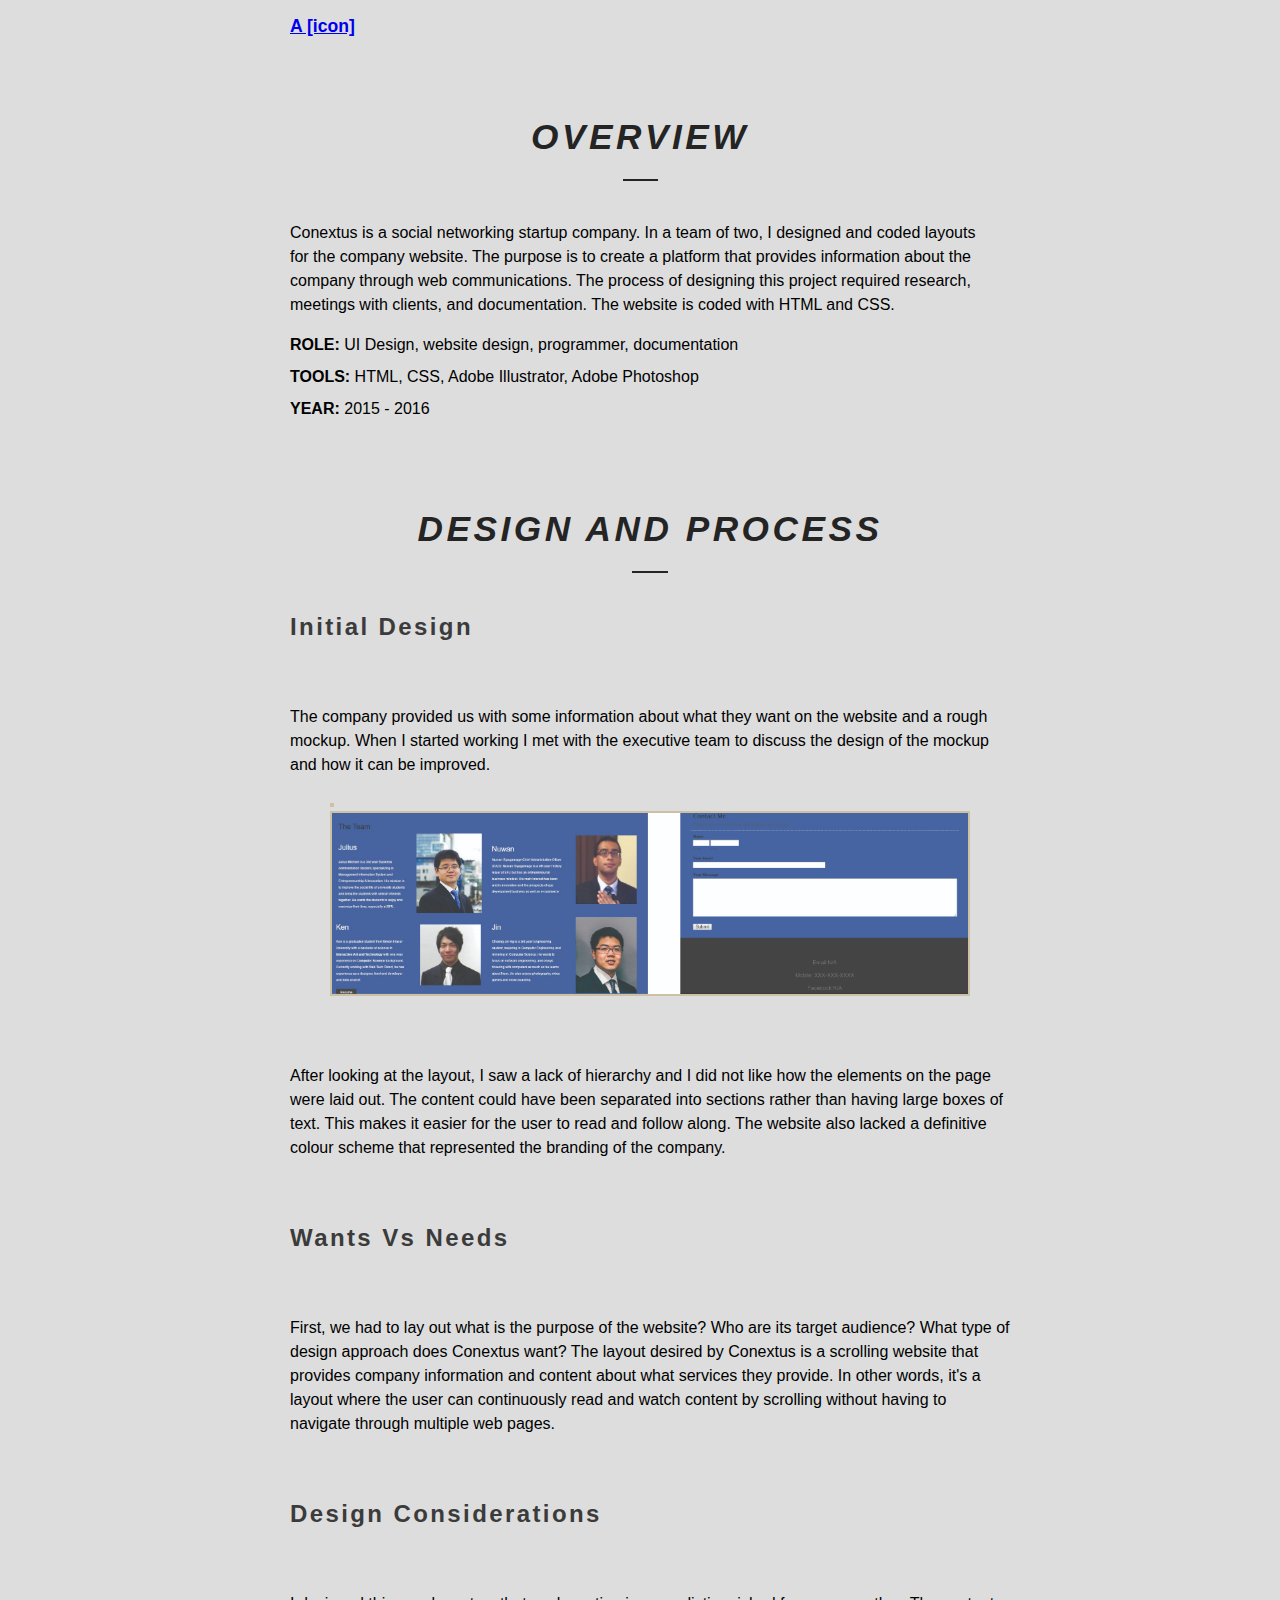
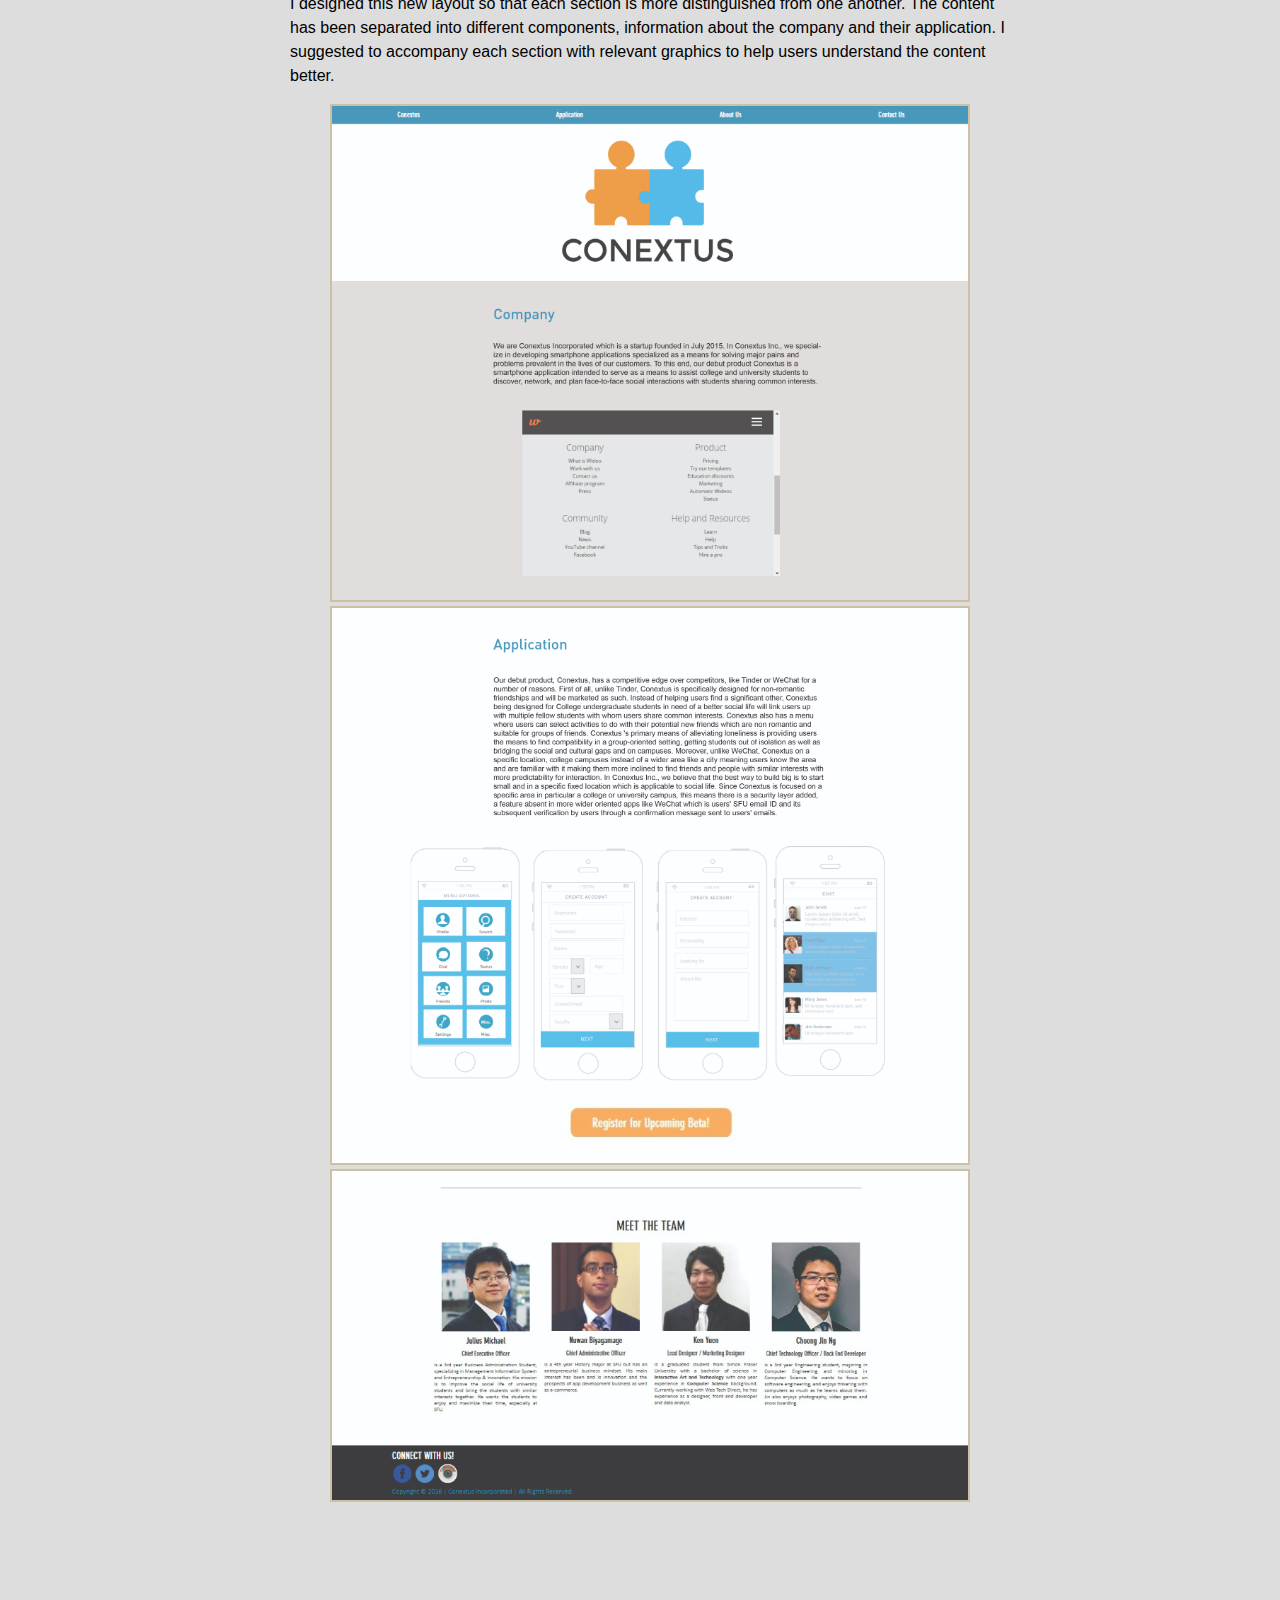
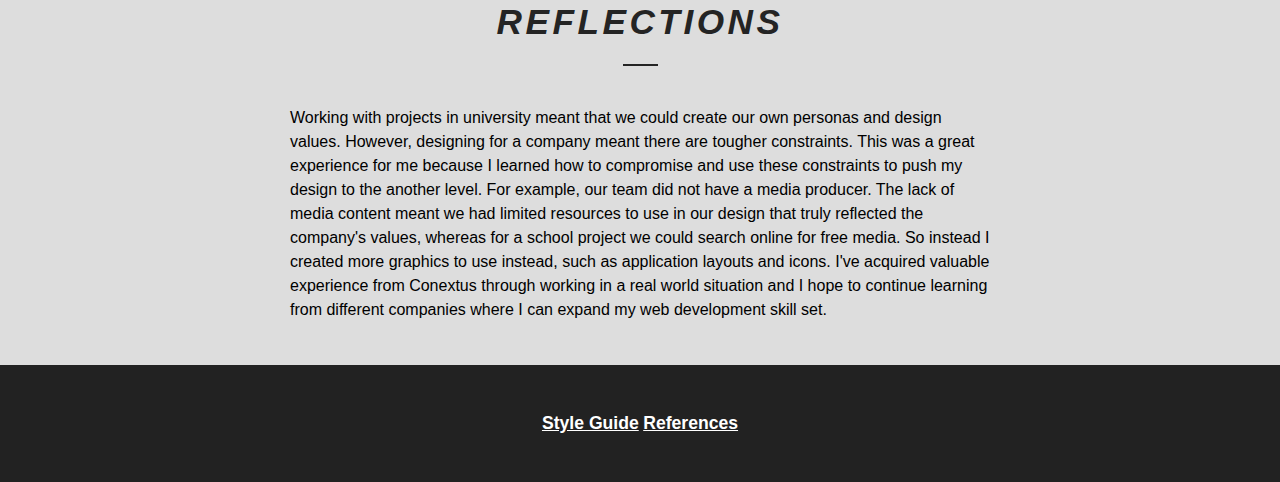
==== Conextus.html @ 67b68e0b "added image files" ====
<!DOCTYPE html>
<html lang="en">
<head>
  <meta charset="utf-8" />
  <meta name="viewport" content="width=device-width, initial-scale=1" />
  <link rel="stylesheet" href="css/normalize.css" type="text/css" />
  <link rel="stylesheet" href="css/main.css" type="text/css" />
  <link rel="stylesheet" href="css/flexbox.css" type="text/css" />
  <link rel="stylesheet" href="css/header.css" type="text/css" />
  <link rel="stylesheet" href="css/footer.css" type="text/css" />
	<link href="https://fonts.googleapis.com/css?family=Raleway:300,400,600,600i" rel="stylesheet">
	<title>Conextus Web Redesign | Andersen Li</title>
</head>

<body>
	<!-- Header -->
  <section class="section-header max-width-700">
    <div class="container">
  		<div class = "block index-nav">
        <nav>
          <a href = "index.html">A [icon]</a>
        </nav>
      </div>
  	</div>
	</section>

	<!-- Main content	-->
  <section class="max-width-700">
  	<div class = "container">
  		<div class = "block">
  			<figure class = "image-container">
  				<!-- <img src="img/Conextus/conextus_thumbnail-01.jpg" alt="project thumbnail"/> -->
        </figure>
  			<div class = "">
  				<h1>OVERVIEW</h1>
    				<p>Conextus is a social networking startup company. In a team
            of two, I designed and coded layouts for the company website. The purpose is to
            create a platform that provides information about the company through web communications.
            The process of designing this project required research, meetings with clients,
    	      and documentation. The website is coded with HTML and CSS.  </p>
  			</div>
        <div class = "roles-container">
          <p><strong>ROLE:</strong> UI Design, website design, programmer, documentation</p>
          <p><strong>TOOLS:</strong> HTML, CSS, Adobe Illustrator, Adobe Photoshop</p>
          <p><strong>YEAR:</strong> 2015 - 2016</p>
        </div>
      </div>
    </div>
  </section>

  <section class="max-width-700">
  	<div class = "container">
  		<div class = "block">

      <h1>DESIGN AND PROCESS</h1>

        <h2>Initial Design</h2>
          <p>The company provided us with some information about what they want on the
            website and a rough mockup. When I started working I met with the executive
            team to discuss the design of the mockup and how it can be improved. </p>

        <figure>
          <img src="img/Conextus/initial_index_screenshot1-01.jpg" alt="" />
          <img src="img/Conextus/initial_index_screenshot2-01.jpg" alt="" />
        </figure>

  				<p>After looking at the layout, I saw a lack of hierarchy and I did not like
            how the elements on the page were laid out. The content could have been
            separated into sections rather than having large boxes of text.
    				This makes it easier for the user to read and follow along. The website
            also lacked a definitive colour scheme that represented the branding of the company.</p>

				<h2>Wants Vs Needs</h2>
					<p> First, we had to lay out what is the purpose of the website? Who are its target audience? What type of design approach does Conextus want?
					The layout desired by Conextus is a scrolling website that provides company information and content about what services they provide.
					In other words, it's a layout where the user can continuously read and watch content by scrolling without having to navigate through multiple web pages. </p>

				<h2>Design Considerations</h2>
					<p>I designed this new layout so that each section is more distinguished from one another. The content has been separated into different components, information about the company and their
					application. I suggested to accompany each section with relevant graphics to help users understand the content better. </p>

          <figure>
						<img src="img/Conextus/index_screenshot-01.jpg" alt="" class = "conextusDesignUI"/>
						<img src="img/Conextus/index_screenshot2-01.jpg" alt="" class = "conextusDesignUI"/>
						<img src="img/Conextus/index_screenshot3-01.jpg" alt="" class = "conextusDesignUI"/>
					</figure>
      </div>
    </div>
  </section>

  <section class="max-width-700">
    <div class="container">
      <div class="block">
  			<h1>REFLECTIONS</h1>
						<p>Working with projects in university meant that we could create our own personas
              and design values. However, designing for a company meant there are tougher constraints.
						This was a great experience for me because I learned how to compromise and use these constraints to push my design to the another level. For example, our team did not have a media producer.
						The lack of media content meant we had limited resources to use in our design that truly reflected the company's values, whereas for a school project we could search online for free media.
						So instead I created more graphics to use instead, such as application layouts and icons. I've acquired valuable experience from Conextus through working in a real world situation and
						I hope to continue learning from different companies where I can expand my web development skill set.</p>
      </div>
    </div>
  </section>

  <!-- Footer -->

  <section class="footer-container">
      <a href="">Style Guide</a>
      <a href="">References</a>

  </section>


</body>

</html>
---- css/main.css ----
html {
  height: 100%;
  background-color: #dddddd;
  box-sizing: border-box;
}

*,
*:before,
*:after {
  box-sizing: inherit;
}

body{
  min-height: 100%;
  font-family: 'Montserrat', sans-serif;
  position: relative;
  padding-bottom: 8rem;
}

h1 {
  font-family: Arboria, Helvetica, sans-serif;
  color: #242424;
  font-weight: bold;
  font-size: 2.2rem;
  text-align: center;
  letter-spacing: 0.1em;
  margin-top: 4rem;
  position: relative;
    font-style: italic;

}

h1:after{
  content:' ';
  display:block;
  border:1px solid #242424;
  margin-top: 2.5rem;
  margin-bottom: 1rem;
  position: absolute;
  bottom: -40px;
  /* width: 2.5rem; */
  width: 5%;
  left: 47.5%; /* 50 - 1/2 of width */

}

h2{
  font-family: Arboria, Helvetica, serif;
  color: #3b3b3b;
  font-weight: bold;
  font-size: 1.5rem;
  text-align: left;
  letter-spacing: 0.1em;
  margin-top: 4rem;
  position: relative;
}

h3{
  font-family: Arboria, Helvetica, serif;
  color: #3b3b3b;
  font-weight: medium;
  font-size: 1.4rem;
  text-align: center;
  letter-spacing: 0.1em;
  margin-top: 1rem;
  position: relative;
}

p{
  margin-top: 4rem;
  margin-bottom: 1rem;
  font-size: 1rem;
  line-height: 1.5rem;
}

a{
  font-size: 1.1rem;
  font-weight: bold;
}

a:hover, a:visited, a:focus, a:active{
  color: #3b3b3b;
}

img {
  max-width: 40rem;
  height: auto;
  border: 2px solid #ccc1a3;
}

/* index page */
.landing-container{
  height: 18rem;
}

#index-andersen {
  margin-top: 20rem;
  text-align: left;
  font-size: 3rem;
  font-style: normal;

}
#index-andersen:after{
  content:' ';
  display:block;
  border:1.2px solid #242424;
  margin-top: 2.5rem;
  position: absolute;
  bottom: -20px;
  width: 1.9rem;
  left: 0;
}

#index-title{
  margin-top: 2rem;
  font-size: 1.3rem;
}

.project-block{
  margin-top: 2rem;
  margin-right: 0.2rem;
  max-width: 95%;
}

.portfolio-container{
  background-color: white;
  padding: 2rem 0;

}

.portfolio-container figure{
  margin: 0.5em 0;
}

.portfolio-container img{
  display: block;
  max-width: 200px;
  height: auto;
  margin-left: auto;
  margin-right: auto;
  box-shadow: 0 4px 8px 0 #bbbbbb, 0 6px 20px 0 #bbbbbb;
}

.project-name{
  border: 1px solid #ccc1a3;
  min-height: 4rem;
  text-align: center;
  line-height: 4rem;
  font-size: 1.2rem;
  letter-spacing: 0.1rem;
  color: #ccc1a3;
  font-weight: bold;
  text-decoration-color:  #ccc1a3;
}

.project-name a{
  padding: 1rem;
  color: #ccc1a3;
}

.project-name a:visited{
  color: #ccc1a3;
  font-weight: bold;
  text-decoration: none;
}

.profile-icons{
  margin: auto;
  width: 50%;
}

.profile-icons a{
  padding-left: 1rem;
  padding-top: 2rem;
  display: inline-block;
}


.circle{
  width: 5rem;
	height: 5rem;
	border: 1px solid #ccc1a3;
	-moz-border-radius: 50px;
	-webkit-border-radius: 50px;
	border-radius: 50px;
  display: inline-block;
  margin: auto;
}


/* Project pages*/

.roles-container p{
  margin: 0.5rem 0;
}
---- css/flexbox.css ----
.container {
  display: -webkit-flex;
  display: -ms-flex;

  display: flex;

  -webkit-flex-wrap: wrap;
  -ms-flex-wrap: wrap;

  flex-wrap: wrap;

  margin: 1rem 0rem;

}

.block {
  flex: 1 1 auto;
  flex-basis: 5em;
  display: block;
}

.block-2 {
  flex: 2 1 auto;
  flex-basis: 5em;
  display: block;
}

.block-3 {
  flex: 3 1 auto;
  flex-basis: 5em;
  display: block;
}

.margin-none{
  margin: 0;
}

.pull-right{
  float: right;
}

.pull-left{
  float: left;
}

/* Width classes */
.width-100{
  width:100%;
}

.width-90{
  width:90%;
}

.width-80{
  width:80%;
}

.width-70{
  width:70%;
}

.width-60{
  width:60%;
}

.width-50{
  width:50%;
}

.width-40{
  width:40%;
}

.width-30{
  width:30%;
}

.width-20{
  width:20%;
}

.width-10{
  width:10%;
}

.width-75{
  width:75%;
}

.width-50{
  width:50%;
}

.width-25{
  width:25%;
}

.width-33{
  width: 33%;
}

.max-width-700{
  max-width: 700px;
  margin-left: auto;
  margin-right: auto;
}

.border-none{
  border: none;
}
---- css/header.css ----
.index-nav{
  display: inline-block;
}
---- css/footer.css ----
.footer-container {
  position: absolute;
  right: 0;
  bottom: 0;
  left: 0;
  padding: 3rem;
  background-color: #222222;
  text-align: center;
  color: #ffffff;
}

.footer-container a{
  color: #ffffff;
}
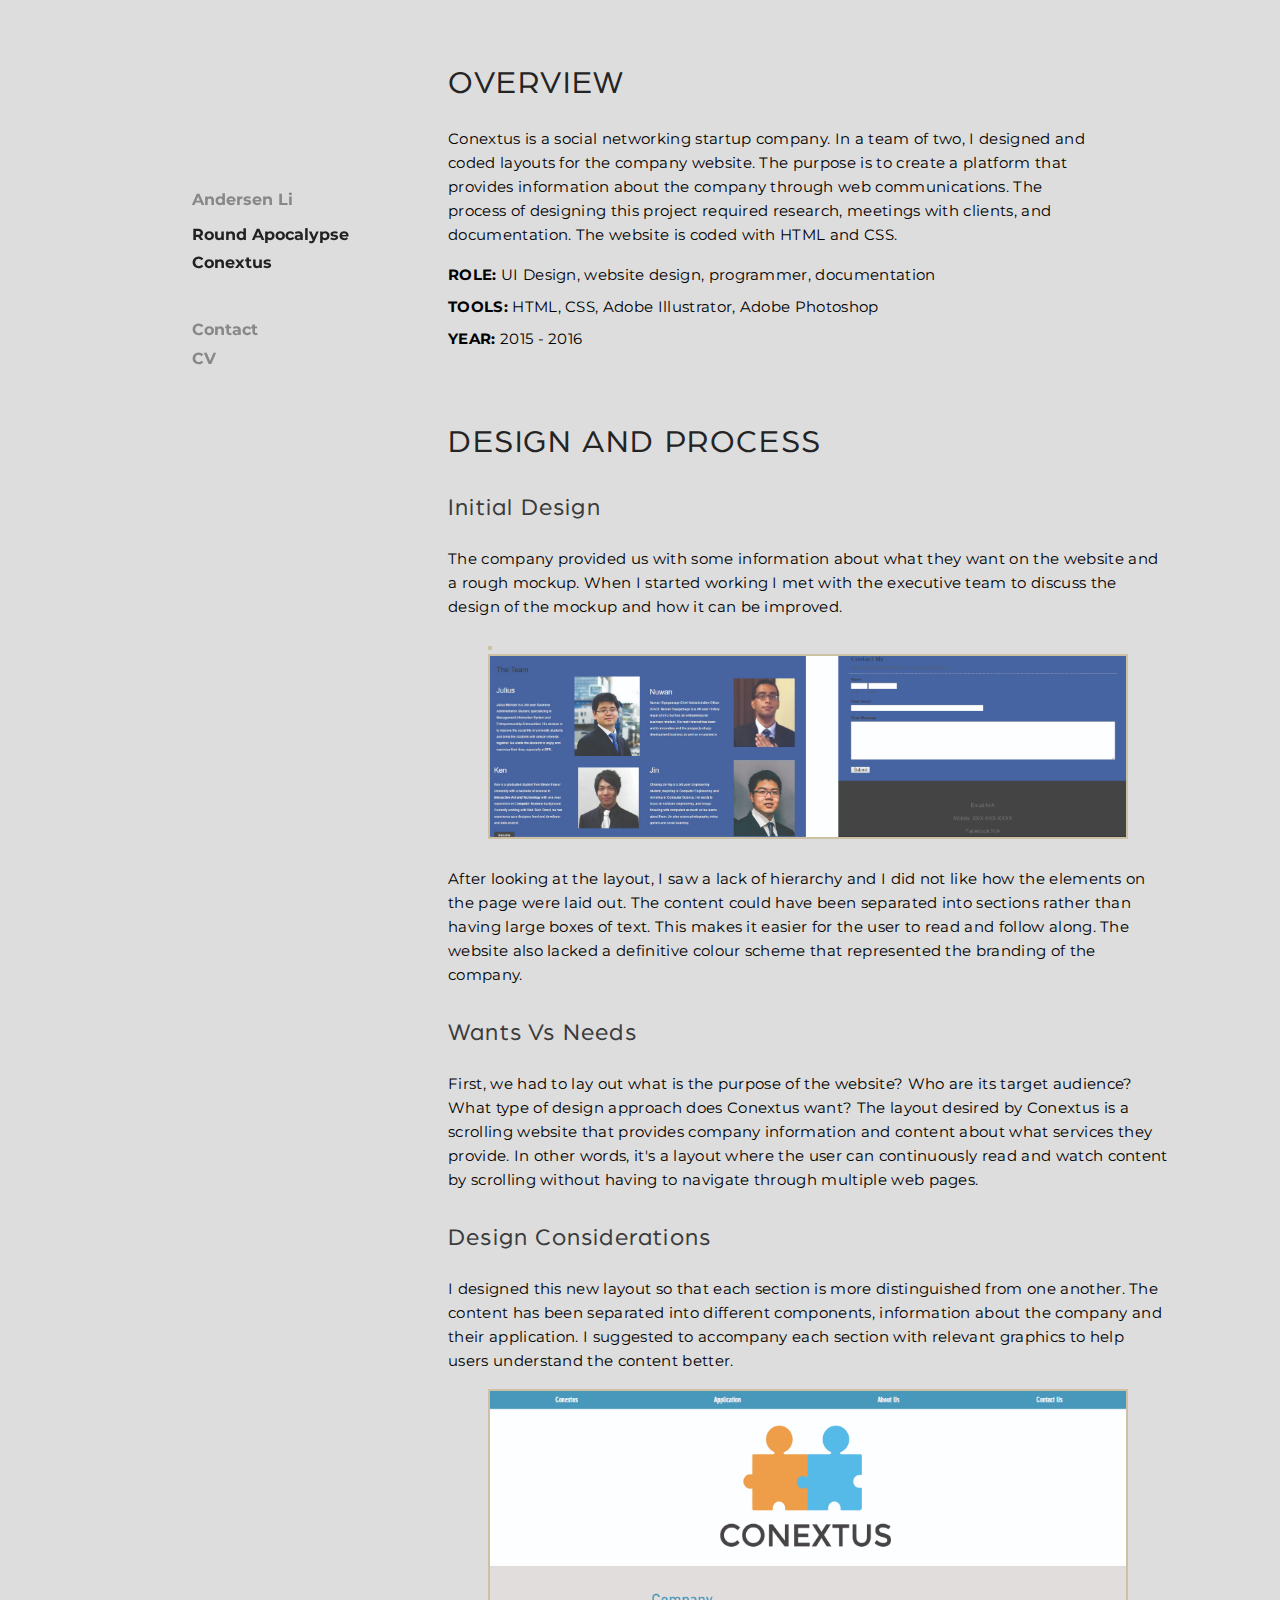
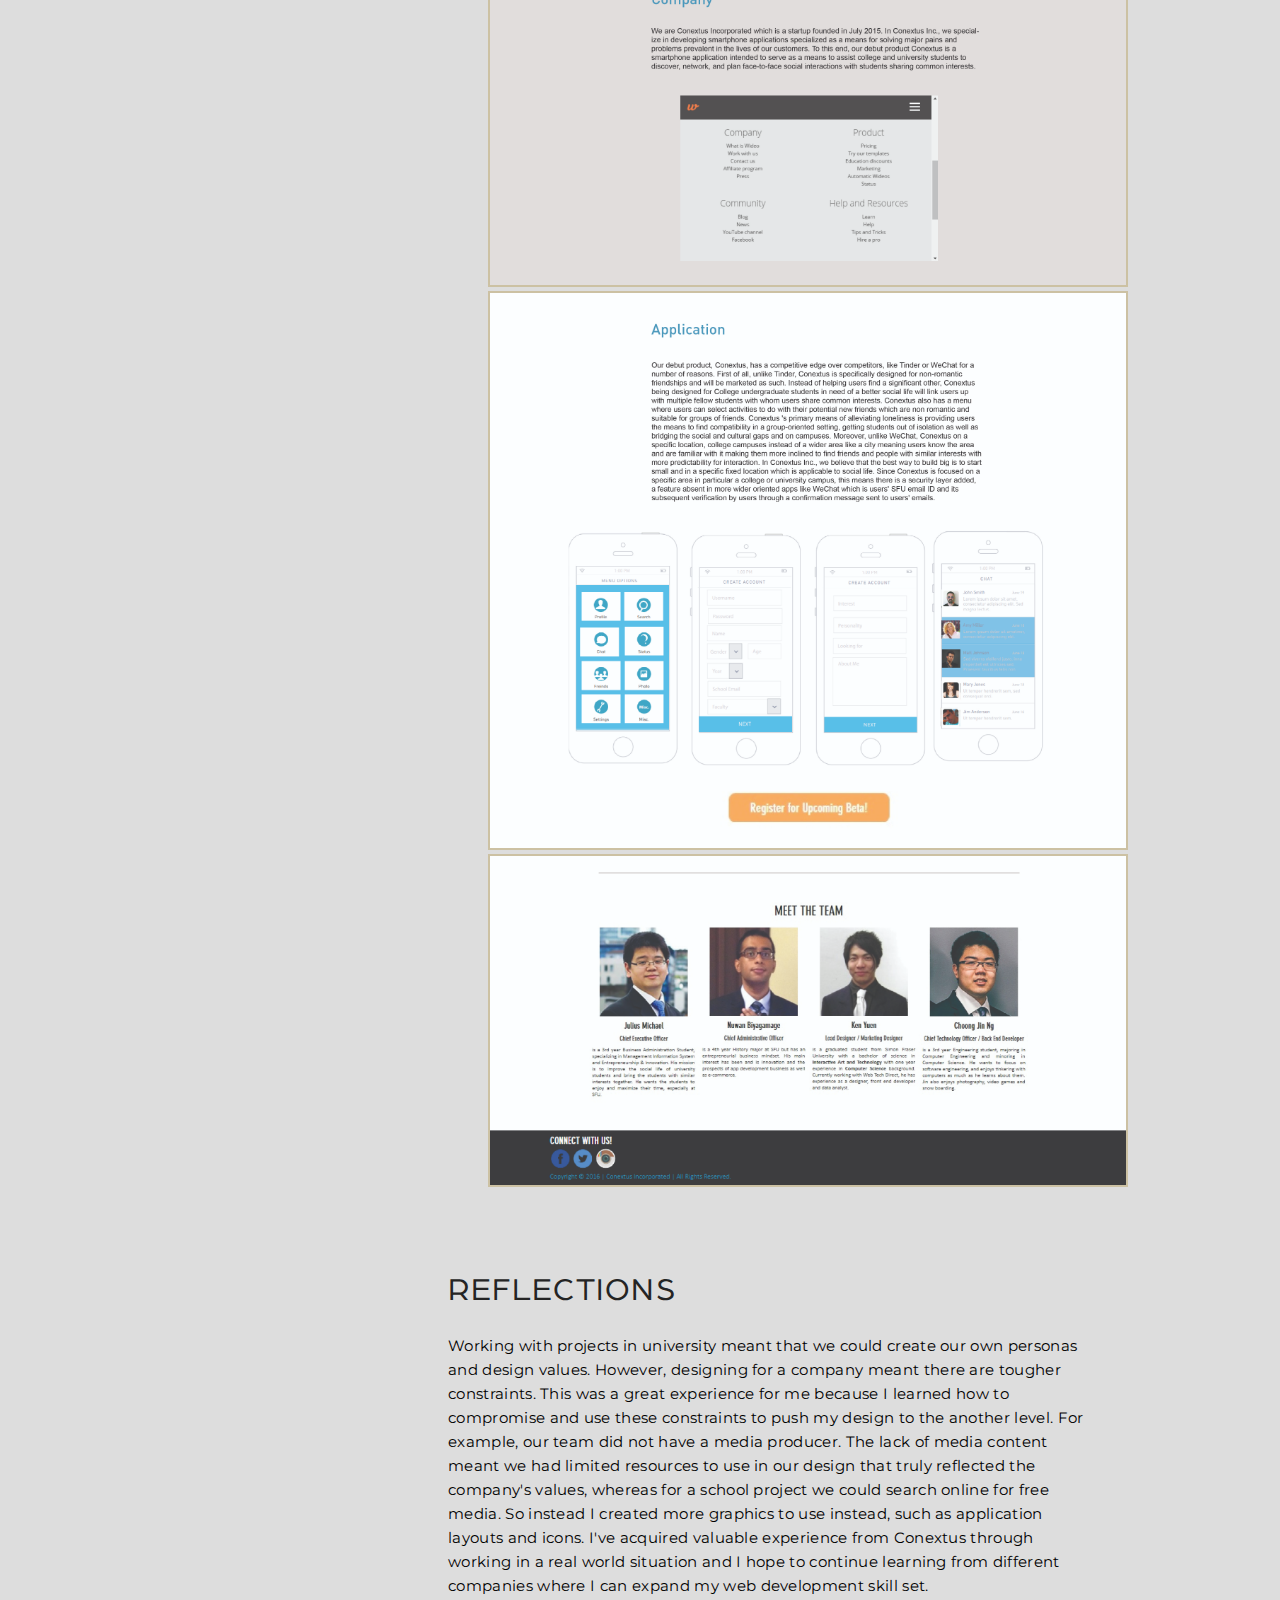
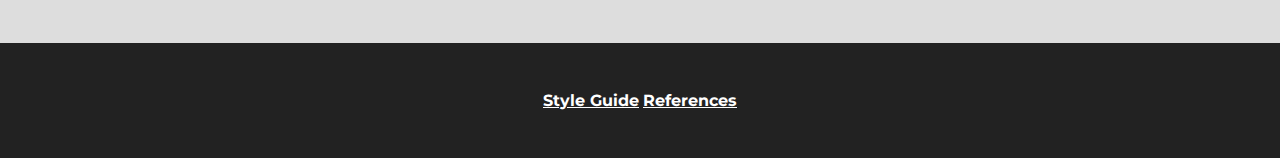
==== commit 0dea09c8: "new layout" ====
--- a/Conextus.html
+++ b/Conextus.html
@@ -4,103 +4,108 @@
   <meta charset="utf-8" />
   <meta name="viewport" content="width=device-width, initial-scale=1" />
   <link rel="stylesheet" href="css/normalize.css" type="text/css" />
+  <link rel="stylesheet" href="css/flexbox.css" type="text/css" />
+  <link rel="stylesheet" href="css/fonts.css" type="text/css" />
   <link rel="stylesheet" href="css/main.css" type="text/css" />
-  <link rel="stylesheet" href="css/flexbox.css" type="text/css" />
   <link rel="stylesheet" href="css/header.css" type="text/css" />
   <link rel="stylesheet" href="css/footer.css" type="text/css" />
-	<link href="https://fonts.googleapis.com/css?family=Raleway:300,400,600,600i" rel="stylesheet">
+	<link href="https://fonts.googleapis.com/css?family=Montserrat" rel="stylesheet">
 	<title>Conextus Web Redesign | Andersen Li</title>
 </head>
 
 <body>
 	<!-- Header -->
-  <section class="section-header max-width-700">
-    <div class="container">
-  		<div class = "block index-nav">
-        <nav>
-          <a href = "index.html">A [icon]</a>
-        </nav>
-      </div>
-  	</div>
-	</section>
+
+
+
+  <!-- Side nav -->
+
+  <section>
+    <nav class="left-nav">
+        <a href="" id="left-nav-head">Andersen Li</a>
+        <a href="" class="left-nav-project">Round Apocalypse</a>
+        <a href="" class="left-nav-project">Conextus</a>
+        <a href="" id="left-nav-foot">Contact</a>
+        <a href="">CV</a>
+    </nav>
+
+  </section>
 
 	<!-- Main content	-->
-  <section class="max-width-700">
-  	<div class = "container">
-  		<div class = "block">
-  			<figure class = "image-container">
-  				<!-- <img src="img/Conextus/conextus_thumbnail-01.jpg" alt="project thumbnail"/> -->
-        </figure>
-  			<div class = "">
-  				<h1>OVERVIEW</h1>
-    				<p>Conextus is a social networking startup company. In a team
-            of two, I designed and coded layouts for the company website. The purpose is to
-            create a platform that provides information about the company through web communications.
-            The process of designing this project required research, meetings with clients,
-    	      and documentation. The website is coded with HTML and CSS.  </p>
-  			</div>
-        <div class = "roles-container">
-          <p><strong>ROLE:</strong> UI Design, website design, programmer, documentation</p>
-          <p><strong>TOOLS:</strong> HTML, CSS, Adobe Illustrator, Adobe Photoshop</p>
-          <p><strong>YEAR:</strong> 2015 - 2016</p>
+  <div class="project-content">
+    <section class="max-width-650 margin-left-none">
+    	<div class = "container">
+    		<div class = "block">
+    			<figure class = "image-container">
+    				<!-- <img src="img/Conextus/conextus_thumbnail-01.jpg" alt="project thumbnail"/> -->
+          </figure>
+    			<div class = "">
+    				<h1>OVERVIEW</h1>
+      				<p>Conextus is a social networking startup company. In a team
+              of two, I designed and coded layouts for the company website. The purpose is to
+              create a platform that provides information about the company through web communications.
+              The process of designing this project required research, meetings with clients,
+      	      and documentation. The website is coded with HTML and CSS.  </p>
+    			</div>
+          <div class = "roles-container">
+            <p><strong>ROLE:</strong> UI Design, website design, programmer, documentation</p>
+            <p><strong>TOOLS:</strong> HTML, CSS, Adobe Illustrator, Adobe Photoshop</p>
+            <p><strong>YEAR:</strong> 2015 - 2016</p>
+          </div>
         </div>
       </div>
-    </div>
-  </section>
 
-  <section class="max-width-700">
-  	<div class = "container">
-  		<div class = "block">
+    	<div class = "container">
+    		<div class = "block">
 
-      <h1>DESIGN AND PROCESS</h1>
+        <h1>DESIGN AND PROCESS</h1>
 
-        <h2>Initial Design</h2>
-          <p>The company provided us with some information about what they want on the
-            website and a rough mockup. When I started working I met with the executive
-            team to discuss the design of the mockup and how it can be improved. </p>
-
-        <figure>
-          <img src="img/Conextus/initial_index_screenshot1-01.jpg" alt="" />
-          <img src="img/Conextus/initial_index_screenshot2-01.jpg" alt="" />
-        </figure>
-
-  				<p>After looking at the layout, I saw a lack of hierarchy and I did not like
-            how the elements on the page were laid out. The content could have been
-            separated into sections rather than having large boxes of text.
-    				This makes it easier for the user to read and follow along. The website
-            also lacked a definitive colour scheme that represented the branding of the company.</p>
-
-				<h2>Wants Vs Needs</h2>
-					<p> First, we had to lay out what is the purpose of the website? Who are its target audience? What type of design approach does Conextus want?
-					The layout desired by Conextus is a scrolling website that provides company information and content about what services they provide.
-					In other words, it's a layout where the user can continuously read and watch content by scrolling without having to navigate through multiple web pages. </p>
-
-				<h2>Design Considerations</h2>
-					<p>I designed this new layout so that each section is more distinguished from one another. The content has been separated into different components, information about the company and their
-					application. I suggested to accompany each section with relevant graphics to help users understand the content better. </p>
+          <h2>Initial Design</h2>
+            <p>The company provided us with some information about what they want on the
+              website and a rough mockup. When I started working I met with the executive
+              team to discuss the design of the mockup and how it can be improved. </p>
 
           <figure>
-						<img src="img/Conextus/index_screenshot-01.jpg" alt="" class = "conextusDesignUI"/>
-						<img src="img/Conextus/index_screenshot2-01.jpg" alt="" class = "conextusDesignUI"/>
-						<img src="img/Conextus/index_screenshot3-01.jpg" alt="" class = "conextusDesignUI"/>
-					</figure>
+            <img src="img/Conextus/initial_index_screenshot1-01.jpg" alt="" />
+            <img src="img/Conextus/initial_index_screenshot2-01.jpg" alt="" />
+          </figure>
+
+    				<p>After looking at the layout, I saw a lack of hierarchy and I did not like
+              how the elements on the page were laid out. The content could have been
+              separated into sections rather than having large boxes of text.
+      				This makes it easier for the user to read and follow along. The website
+              also lacked a definitive colour scheme that represented the branding of the company.</p>
+
+  				<h2>Wants Vs Needs</h2>
+  					<p> First, we had to lay out what is the purpose of the website? Who are its target audience? What type of design approach does Conextus want?
+  					The layout desired by Conextus is a scrolling website that provides company information and content about what services they provide.
+  					In other words, it's a layout where the user can continuously read and watch content by scrolling without having to navigate through multiple web pages. </p>
+
+  				<h2>Design Considerations</h2>
+  					<p>I designed this new layout so that each section is more distinguished from one another. The content has been separated into different components, information about the company and their
+  					application. I suggested to accompany each section with relevant graphics to help users understand the content better. </p>
+
+            <figure>
+  						<img src="img/Conextus/index_screenshot-01.jpg" alt="" class = "conextusDesignUI"/>
+  						<img src="img/Conextus/index_screenshot2-01.jpg" alt="" class = "conextusDesignUI"/>
+  						<img src="img/Conextus/index_screenshot3-01.jpg" alt="" class = "conextusDesignUI"/>
+  					</figure>
+        </div>
       </div>
-    </div>
-  </section>
 
-  <section class="max-width-700">
-    <div class="container">
-      <div class="block">
-  			<h1>REFLECTIONS</h1>
-						<p>Working with projects in university meant that we could create our own personas
-              and design values. However, designing for a company meant there are tougher constraints.
-						This was a great experience for me because I learned how to compromise and use these constraints to push my design to the another level. For example, our team did not have a media producer.
-						The lack of media content meant we had limited resources to use in our design that truly reflected the company's values, whereas for a school project we could search online for free media.
-						So instead I created more graphics to use instead, such as application layouts and icons. I've acquired valuable experience from Conextus through working in a real world situation and
-						I hope to continue learning from different companies where I can expand my web development skill set.</p>
+      <div class="container">
+        <div class="block">
+    			<h1>REFLECTIONS</h1>
+  						<p>Working with projects in university meant that we could create our own personas
+                and design values. However, designing for a company meant there are tougher constraints.
+  						This was a great experience for me because I learned how to compromise and use these constraints to push my design to the another level. For example, our team did not have a media producer.
+  						The lack of media content meant we had limited resources to use in our design that truly reflected the company's values, whereas for a school project we could search online for free media.
+  						So instead I created more graphics to use instead, such as application layouts and icons. I've acquired valuable experience from Conextus through working in a real world situation and
+  						I hope to continue learning from different companies where I can expand my web development skill set.</p>
+        </div>
       </div>
-    </div>
-  </section>
+    </section>
+  </div>
 
   <!-- Footer -->
 
--- a/css/flexbox.css
+++ b/css/flexbox.css
@@ -89,10 +89,6 @@
   width:75%;
 }
 
-.width-50{
-  width:50%;
-}
-
 .width-25{
   width:25%;
 }
@@ -107,6 +103,45 @@
   margin-right: auto;
 }
 
+.max-width-650{
+  max-width: 650px;
+
+}
+
 .border-none{
   border: none;
 }
+
+.margin-none{
+  margin: 0!important;
+}
+
+.margin-top-none{
+  margin-top: 0!important;
+}
+
+.margin-bot-none{
+  margin-top: 0!important;
+}
+
+.margin-left-none{
+  margin-left: 0!important;
+}
+
+.margin-right-none{
+  margin-right: 0!important;
+}
+
+.margin-center-horizontal{
+  margin-left: auto;
+  margin-right: auto;
+}
+
+.text-center{
+  text-align: center;
+}
+
+.clearfix{
+  content:'';
+  clear: both;
+}
--- a/css/fonts.css
+++ b/css/fonts.css
@@ -0,0 +1,10 @@
+@font-face {
+  font-family: Arboria;
+  src: url('../fonts/Arboria/Arboria-Light.otf') format("opentype");
+  font-weight: normal;
+  font-style: normal;
+
+  src: url('../fonts/Arboria/Arboria-Book.otf') format("opentype");
+  font-weight: bold;
+  font-style: bold;
+}
--- a/css/main.css
+++ b/css/main.css
@@ -21,28 +21,14 @@
   font-family: Arboria, Helvetica, sans-serif;
   color: #242424;
   font-weight: bold;
-  font-size: 2.2rem;
-  text-align: center;
-  letter-spacing: 0.1em;
-  margin-top: 4rem;
-  position: relative;
-    font-style: italic;
-
-}
-
-h1:after{
-  content:' ';
-  display:block;
-  border:1px solid #242424;
-  margin-top: 2.5rem;
-  margin-bottom: 1rem;
-  position: absolute;
-  bottom: -40px;
-  /* width: 2.5rem; */
-  width: 5%;
-  left: 47.5%; /* 50 - 1/2 of width */
-
-}
+  font-size: 2rem;
+  text-align: left;
+  letter-spacing: 0.05em;
+  margin-top: 3rem;
+  position: relative;
+}
+
+
 
 h2{
   font-family: Arboria, Helvetica, serif;
@@ -50,8 +36,8 @@
   font-weight: bold;
   font-size: 1.5rem;
   text-align: left;
-  letter-spacing: 0.1em;
-  margin-top: 4rem;
+  letter-spacing: 0.05em;
+  margin-top: 2rem;
   position: relative;
 }
 
@@ -60,26 +46,39 @@
   color: #3b3b3b;
   font-weight: medium;
   font-size: 1.4rem;
-  text-align: center;
+  text-align: left;
   letter-spacing: 0.1em;
-  margin-top: 1rem;
-  position: relative;
+  margin-top: 2rem;
+  position: relative;
+  font-style: italic;
+}
+
+button{
+
 }
 
 p{
-  margin-top: 4rem;
+  margin-top: 1.5rem;
   margin-bottom: 1rem;
-  font-size: 1rem;
+  font-size: 0.95rem;
   line-height: 1.5rem;
+  font-family: 'Montserrat', sans-serif;
+  letter-spacing: 0.02rem;
 }
 
 a{
-  font-size: 1.1rem;
-  font-weight: bold;
+  font-size: 1.0rem;
+  font-weight: bold;
+  font-family: 'Montserrat', sans-serif;
 }
 
 a:hover, a:visited, a:focus, a:active{
-  color: #3b3b3b;
+  /* color: #3b3b3b; */
+}
+
+code{
+  font-family: 'Montserrat', sans-serif;
+  letter-spacing: 0.1rem;
 }
 
 img {
@@ -88,44 +87,102 @@
   border: 2px solid #ccc1a3;
 }
 
+.img-responsive{
+  max-width: 100%;
+}
+
 /* index page */
+
 .landing-container{
-  height: 18rem;
+  height: 95vh;
+  background-color: #222222;
+  position: relative;
+}
+
+
+.andersen-container{
+  text-align: left;
+  position: absolute;
+  top: 40%;
+  left: 50%;
+  margin-right: -50%;
+  transform: translate(-50%, -50%)
 }
 
 #index-andersen {
-  margin-top: 20rem;
-  text-align: left;
-  font-size: 3rem;
+  margin-top: auto;
+  font-size: 3.5rem;
   font-style: normal;
-
-}
-#index-andersen:after{
-  content:' ';
-  display:block;
-  border:1.2px solid #242424;
-  margin-top: 2.5rem;
-  position: absolute;
-  bottom: -20px;
-  width: 1.9rem;
-  left: 0;
+  color: white;
+  margin-bottom: 0;
+
+}
+ #index-andersen:after{
+  clear: both;
 }
 
 #index-title{
-  margin-top: 2rem;
+  margin-top: 0.5rem;
   font-size: 1.3rem;
+  text-align: center;
+  color: white;
+}
+
+.vertical-line{
+  position: absolute;
+  bottom: 0vh;
+  left: 50%;
+  border-left: 2px solid white;
+  height: 15vh;
+}
+
+.horizontal-line{
+  height: 1px;
+  position: absolute;
+  top: 1.5rem;
+  border-top: 2px solid #222222;
+  width: 5rem;
+  margin-left: 1rem;
+}
+
+#scroll-indicator-line{
+  position: absolute;
+  bottom: 0vh;
+  left: 49.5%;
+  background: #D4AF37;
+  height: 13vh;
+  width: 3.5vh;
+}
+
+#scroll-indicator-text{
+  position: absolute;
+  bottom: 4vh;
+  left: 49%;
+  transform: rotate(90deg);
+  font-weight: bold;
+  color: #222222;
+}
+
+.index-h1-container, #profile-h1{
+  max-width: 800px;
+  margin-left: auto;
+  margin-right: auto;
+}
+
+.index-h1-container h1{
+  margin-bottom: 7rem;
 }
 
 .project-block{
-  margin-top: 2rem;
-  margin-right: 0.2rem;
-  max-width: 95%;
+
+
 }
 
 .portfolio-container{
   background-color: white;
   padding: 2rem 0;
-
+  z-index: 1;
+  position:relative;
 }
 
 .portfolio-container figure{
@@ -138,30 +195,69 @@
   height: auto;
   margin-left: auto;
   margin-right: auto;
-  box-shadow: 0 4px 8px 0 #bbbbbb, 0 6px 20px 0 #bbbbbb;
+
 }
 
 .project-name{
-  border: 1px solid #ccc1a3;
-  min-height: 4rem;
+  border: 2px solid #D4AF37;
   text-align: center;
-  line-height: 4rem;
-  font-size: 1.2rem;
-  letter-spacing: 0.1rem;
-  color: #ccc1a3;
-  font-weight: bold;
-  text-decoration-color:  #ccc1a3;
-}
-
-.project-name a{
-  padding: 1rem;
-  color: #ccc1a3;
+  font-size: 1.1rem;
+  color: #D4AF37  ;
+  font-weight: bold;
+  text-decoration: none;
+  padding: 0.5rem 0.8rem;
+}
+
+.project-nav-button{
+  margin-top: 2rem;
+}
+
+.project-thumbnail{
+  border: 1px solid #222222;
+  box-shadow: 1.2rem 1rem #D4AF37;
 }
 
 .project-name a:visited{
-  color: #ccc1a3;
+  color: #D4AF37;
   font-weight: bold;
   text-decoration: none;
+}
+
+.project-descrpt-container {
+  margin-left: 2rem;
+}
+
+.project-descrpt-container h2{
+  margin-top: 1rem;
+}
+
+.project-container{
+
+}
+.project-cotainer:after{
+  content: '';
+  clear: both;
+}
+
+.project-line-container{
+  position: relative;
+  height: 10rem;
+}
+
+#project-line{
+  z-index: 0;
+  border-left: 2px solid #D4AF37;
+  position: absolute;
+  top: -0.5rem;
+  height: 12rem;
+
+}
+
+
+
+
+.profile-container{
+  padding-top: 2rem;
 }
 
 .profile-icons{
@@ -179,7 +275,7 @@
 .circle{
   width: 5rem;
 	height: 5rem;
-	border: 1px solid #ccc1a3;
+	border: 1px solid #D4AF37;
 	-moz-border-radius: 50px;
 	-webkit-border-radius: 50px;
 	border-radius: 50px;
@@ -190,6 +286,93 @@
 
 /* Project pages*/
 
+.project-content{
+  margin-left: 35%;
+}
+
 .roles-container p{
   margin: 0.5rem 0;
 }
+
+#roundapoc-icon-container div, #roundapoc-label-container div{
+  display: inline-block;
+}
+
+.caption{
+  margin-top: 0.5rem;
+  font-size: 0.8rem;
+  font-style: italic;
+}
+
+.left-nav {
+  position: fixed;
+  top: 20%;
+  left: 15%;
+  max-width: 12em;
+}
+
+.left-nav a{
+  display: block;
+  text-decoration: none;
+  color: #888888;
+  margin: 0.6em 0;
+}
+
+.left-nav a:visited{
+  color: #888888;
+}
+
+.left-nav a:hover{
+  color: #222;
+}
+
+#left-nav-head{
+  margin-bottom:1rem;
+}
+
+#left-nav-foot{
+  margin-top:3rem;
+}
+
+.round-apoc-right-caption{
+  margin-left: 20%;
+}
+
+.round-apoc-icon{
+  max-width: 80%;
+}
+.round-apoc-icon-container img{
+  display: block;
+  margin-left: auto;
+  margin-right: auto;
+}
+
+.left-nav a.left-nav-project{
+  color: #222222;
+}
+
+.round-apoc-visual-caption{
+  text-align: center;
+}
+
+
+/* Style guide page */
+
+.css-selector-code{
+    background-color: #fff;
+    margin-top: 0.5rem;
+    padding: 0.3rem 0;
+
+}
+.css-selector-code p {
+  letter-spacing: 0.1rem;
+}
+
+.project-name:hover{
+  background-color: #D4AF37;
+  color: white;
+}
+
+.project-name a:hover{
+  color: white;
+}
--- a/css/header.css
+++ b/css/header.css
@@ -1,3 +1,9 @@
 .index-nav{
   display: inline-block;
 }
+
+#index-header{
+  background-color: #222222;
+  margin: 0;
+  padding: 1rem 0;
+}
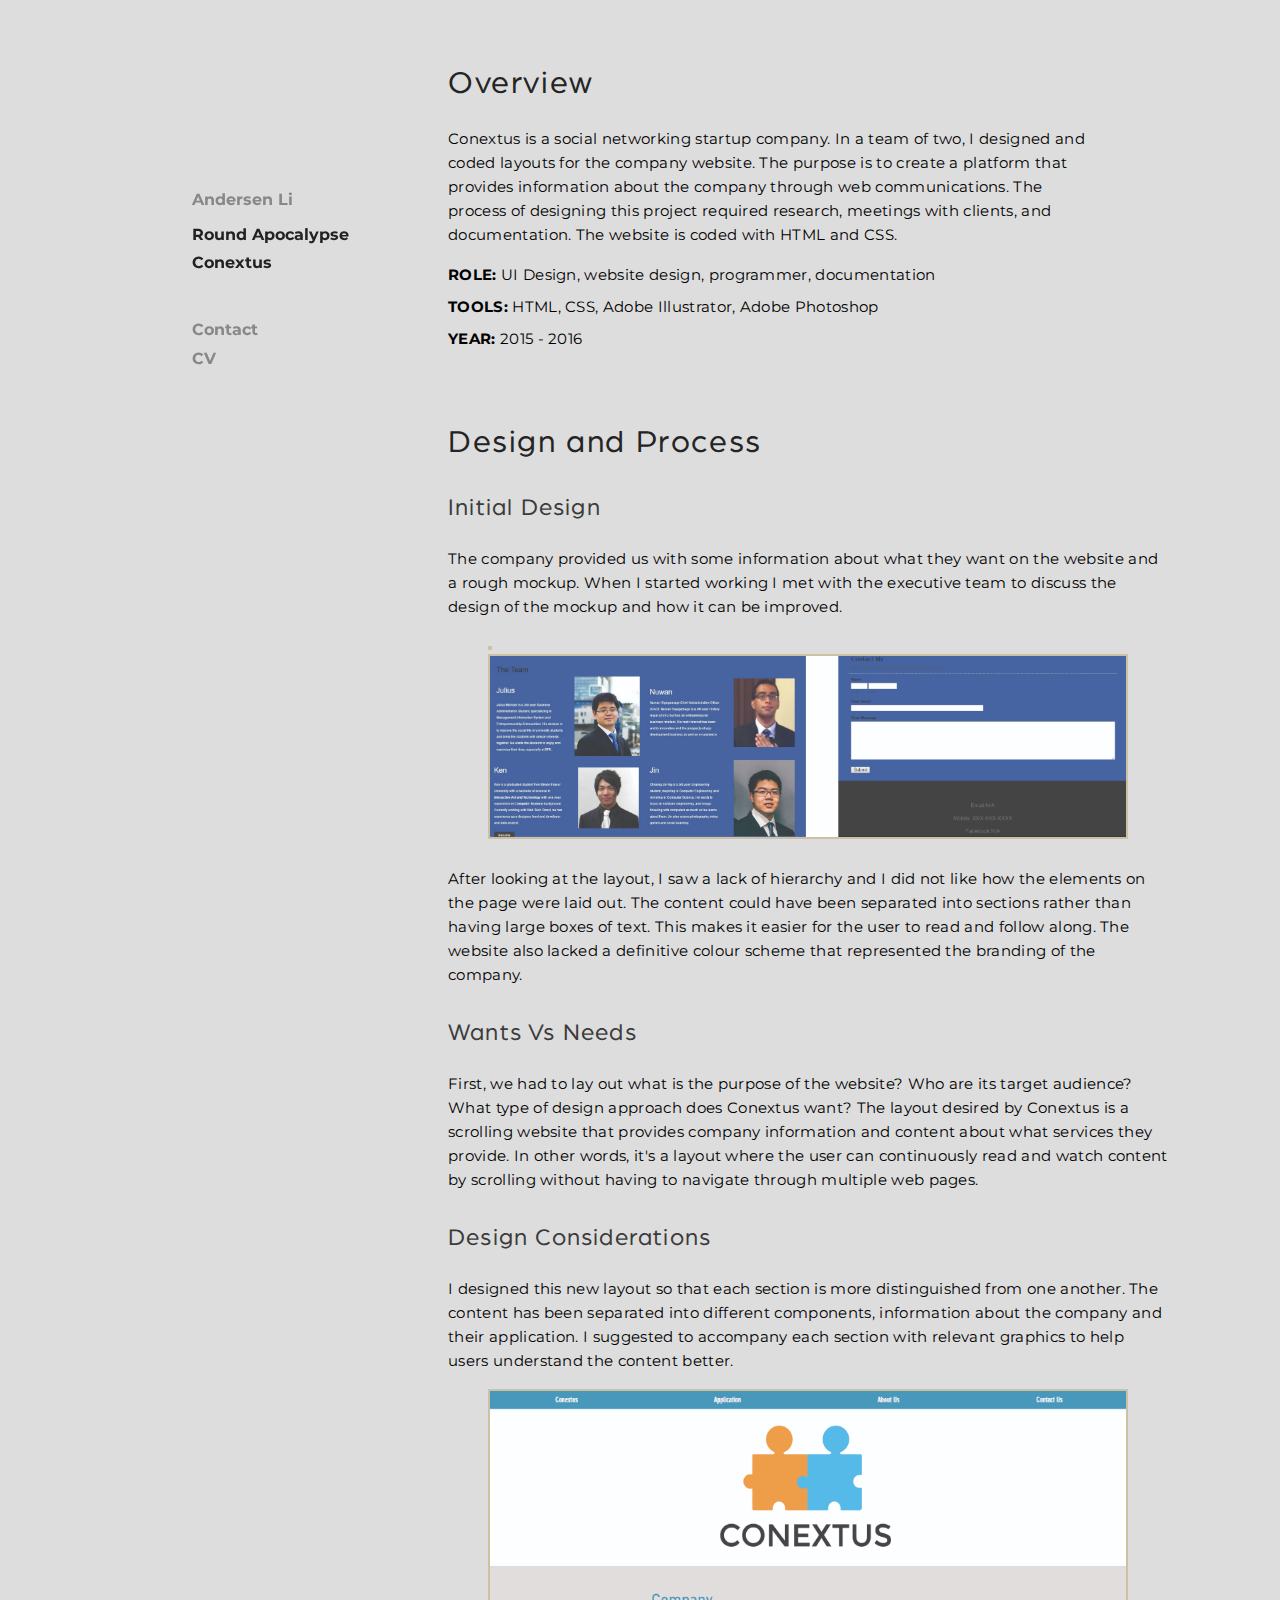
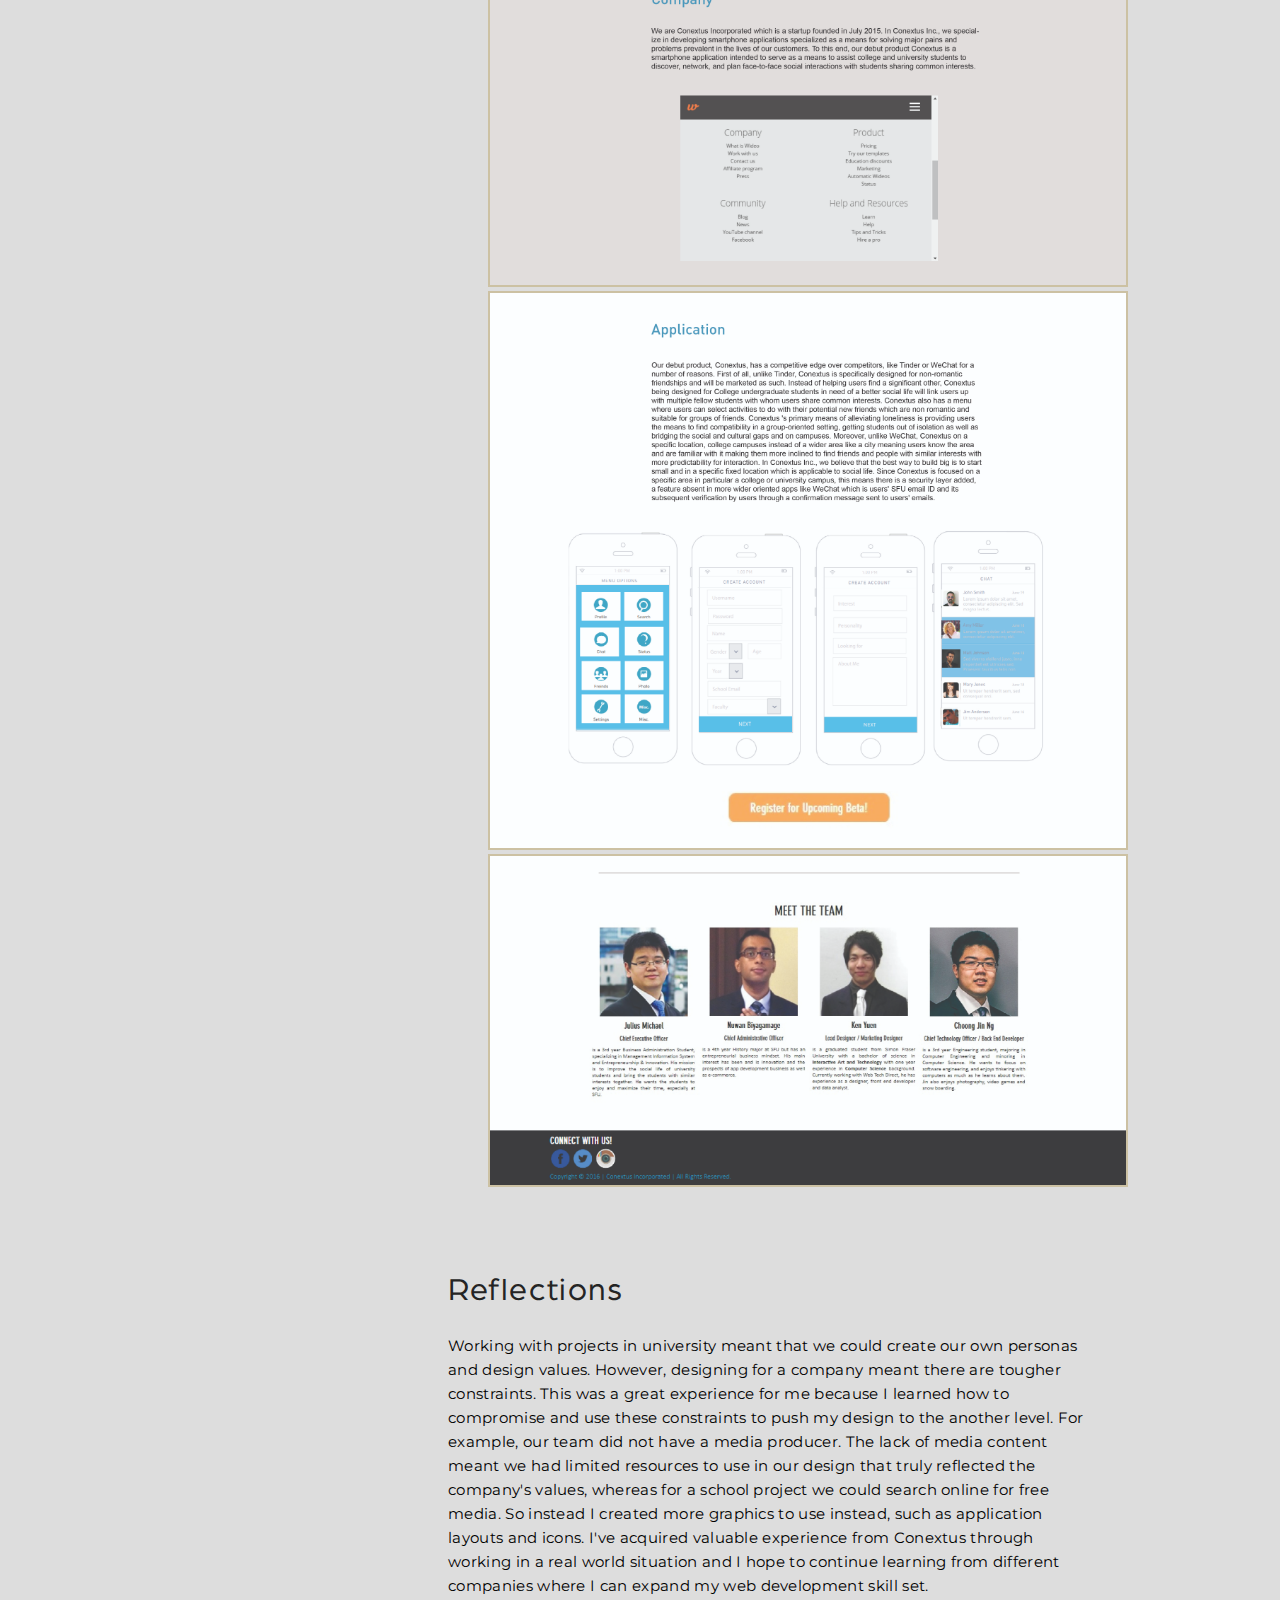
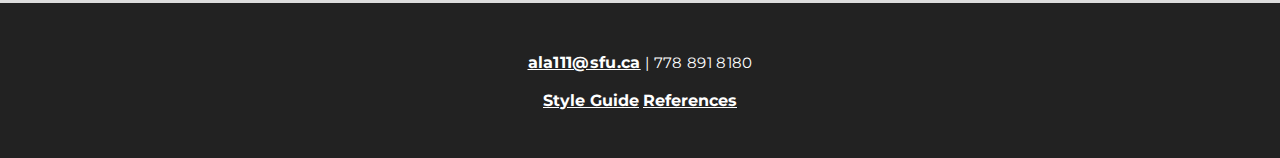
==== commit 899c81d3: "small style changes" ====
--- a/Conextus.html
+++ b/Conextus.html
@@ -22,11 +22,11 @@
 
   <section>
     <nav class="left-nav">
-        <a href="" id="left-nav-head">Andersen Li</a>
-        <a href="" class="left-nav-project">Round Apocalypse</a>
-        <a href="" class="left-nav-project">Conextus</a>
-        <a href="" id="left-nav-foot">Contact</a>
-        <a href="">CV</a>
+      <a href="index.html" id="left-nav-head">Andersen Li</a>
+      <a href="round-apocalypse.html" class="left-nav-project">Round Apocalypse</a>
+      <a href="conextus.html" class="left-nav-project">Conextus</a>
+      <a href="#footer" id="left-nav-foot">Contact</a>
+      <a href="">CV</a>
     </nav>
 
   </section>
@@ -40,7 +40,7 @@
     				<!-- <img src="img/Conextus/conextus_thumbnail-01.jpg" alt="project thumbnail"/> -->
           </figure>
     			<div class = "">
-    				<h1>OVERVIEW</h1>
+    				<h1>Overview</h1>
       				<p>Conextus is a social networking startup company. In a team
               of two, I designed and coded layouts for the company website. The purpose is to
               create a platform that provides information about the company through web communications.
@@ -58,7 +58,7 @@
     	<div class = "container">
     		<div class = "block">
 
-        <h1>DESIGN AND PROCESS</h1>
+        <h1>Design and Process</h1>
 
           <h2>Initial Design</h2>
             <p>The company provided us with some information about what they want on the
@@ -95,7 +95,7 @@
 
       <div class="container">
         <div class="block">
-    			<h1>REFLECTIONS</h1>
+    			<h1>Reflections</h1>
   						<p>Working with projects in university meant that we could create our own personas
                 and design values. However, designing for a company meant there are tougher constraints.
   						This was a great experience for me because I learned how to compromise and use these constraints to push my design to the another level. For example, our team did not have a media producer.
@@ -109,8 +109,11 @@
 
   <!-- Footer -->
 
-  <section class="footer-container">
-      <a href="">Style Guide</a>
+  <section class="footer-container" id="footer">
+
+      <p class="margin-top-none"><a href="mailto:ala111@sfu.ca">ala111@sfu.ca</a> | 778 891 8180</p>
+
+      <a href="style-guide.html">Style Guide</a>
       <a href="">References</a>
 
   </section>
--- a/css/main.css
+++ b/css/main.css
@@ -376,3 +376,8 @@
 .project-name a:hover{
   color: white;
 }
+
+#style-guide-left-nav{
+  position: relative;
+  background-color: white;
+}
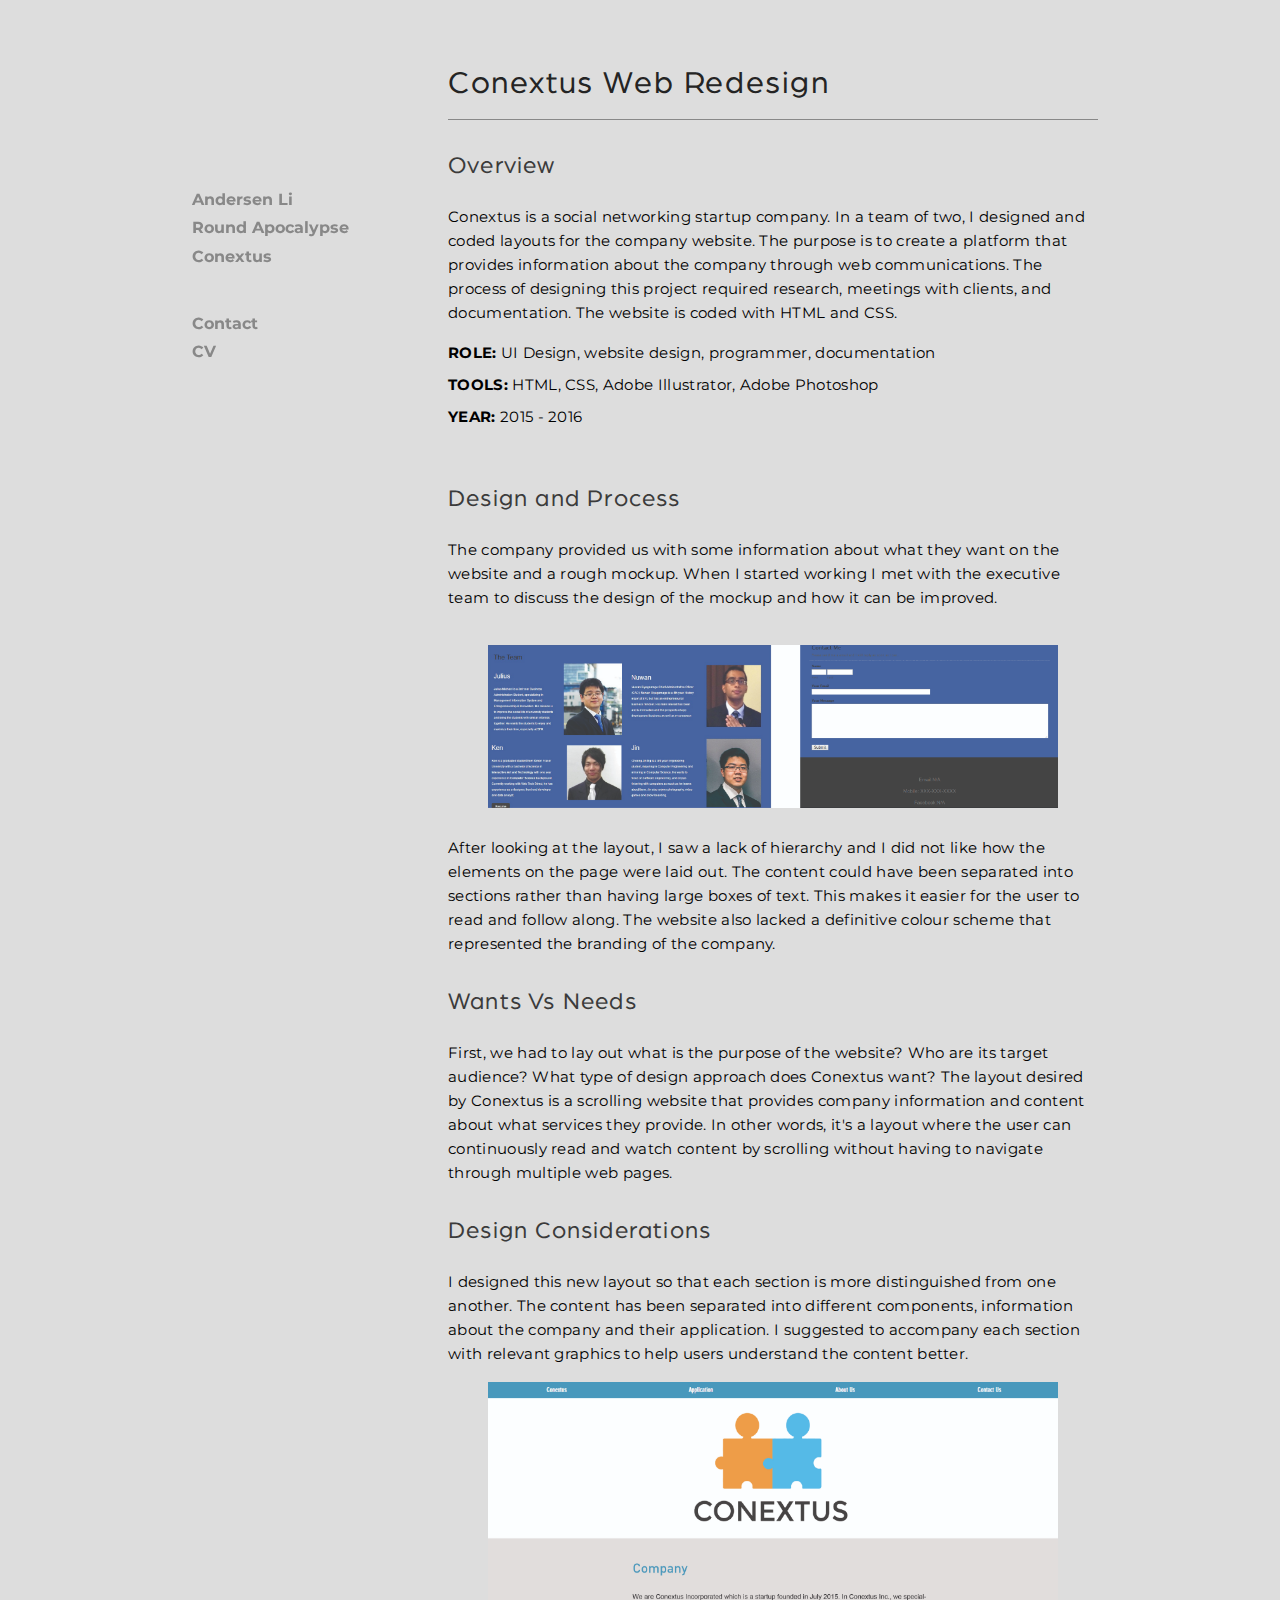
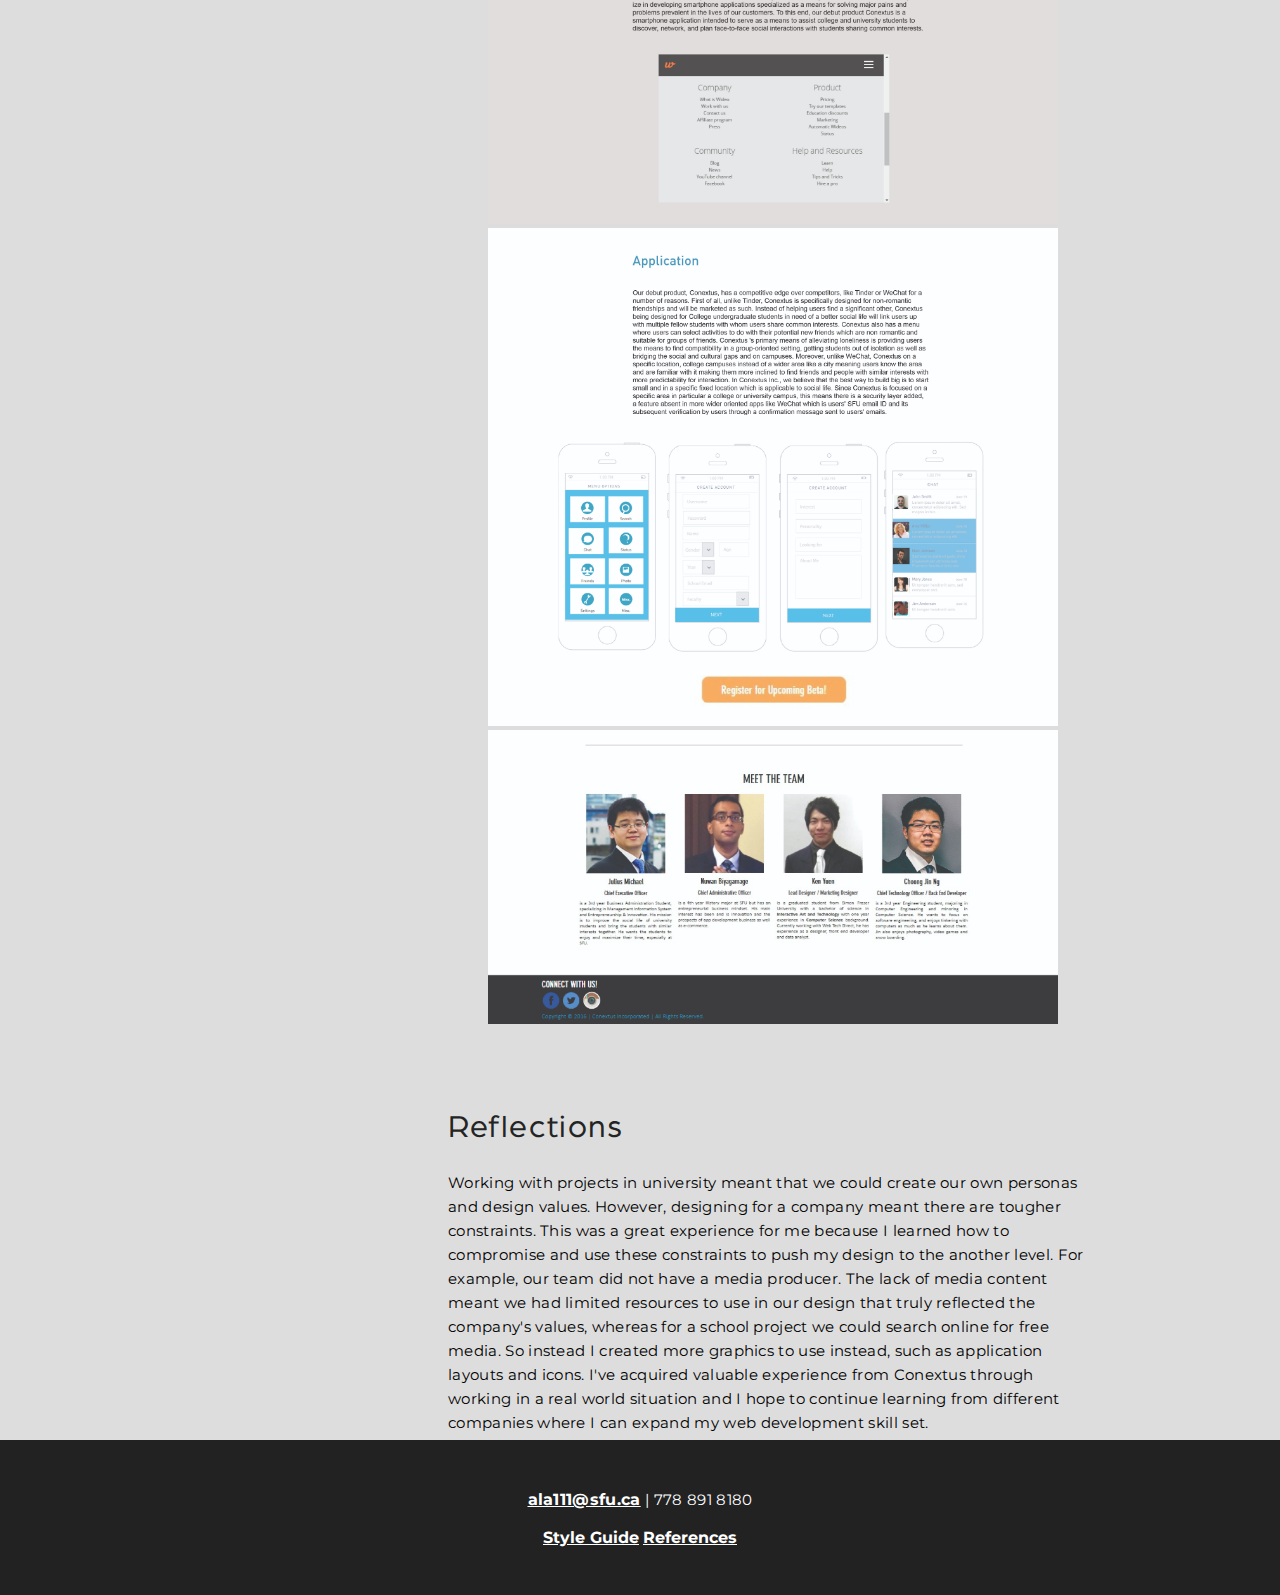
==== commit 5059a092: "started hamburger menu + project page responsiveness" ====
--- a/Conextus.html
+++ b/Conextus.html
@@ -36,11 +36,12 @@
     <section class="max-width-650 margin-left-none">
     	<div class = "container">
     		<div class = "block">
+          <h1 class="project-h1">Conextus Web Redesign</h1>
     			<figure class = "image-container">
     				<!-- <img src="img/Conextus/conextus_thumbnail-01.jpg" alt="project thumbnail"/> -->
           </figure>
     			<div class = "">
-    				<h1>Overview</h1>
+    				<h2>Overview</h2>
       				<p>Conextus is a social networking startup company. In a team
               of two, I designed and coded layouts for the company website. The purpose is to
               create a platform that provides information about the company through web communications.
@@ -58,16 +59,15 @@
     	<div class = "container">
     		<div class = "block">
 
-        <h1>Design and Process</h1>
+        <h2>Design and Process</h2>
 
-          <h2>Initial Design</h2>
             <p>The company provided us with some information about what they want on the
               website and a rough mockup. When I started working I met with the executive
               team to discuss the design of the mockup and how it can be improved. </p>
 
           <figure>
-            <img src="img/Conextus/initial_index_screenshot1-01.jpg" alt="" />
-            <img src="img/Conextus/initial_index_screenshot2-01.jpg" alt="" />
+            <img src="img/Conextus/initial_index_screenshot1-01.jpg" alt=""   class="border-none img-responsive"/>
+            <img src="img/Conextus/initial_index_screenshot2-01.jpg" alt=""  class="border-none img-responsive"/>
           </figure>
 
     				<p>After looking at the layout, I saw a lack of hierarchy and I did not like
@@ -86,9 +86,9 @@
   					application. I suggested to accompany each section with relevant graphics to help users understand the content better. </p>
 
             <figure>
-  						<img src="img/Conextus/index_screenshot-01.jpg" alt="" class = "conextusDesignUI"/>
-  						<img src="img/Conextus/index_screenshot2-01.jpg" alt="" class = "conextusDesignUI"/>
-  						<img src="img/Conextus/index_screenshot3-01.jpg" alt="" class = "conextusDesignUI"/>
+  						<img src="img/Conextus/index_screenshot-01.jpg" alt=""  class="border-none img-responsive"/>
+  						<img src="img/Conextus/index_screenshot2-01.jpg" alt=""  class="border-none img-responsive"/>
+  						<img src="img/Conextus/index_screenshot3-01.jpg" alt=""  class="border-none img-responsive"/>
   					</figure>
         </div>
       </div>
--- a/css/main.css
+++ b/css/main.css
@@ -327,11 +327,54 @@
 }
 
 #left-nav-head{
-  margin-bottom:1rem;
+  margin-bottom:0rem;
 }
 
 #left-nav-foot{
   margin-top:3rem;
+}
+
+.left-nav a.left-nav-project{
+
+}
+
+.left-nav a.active{
+  color: #222222;
+  position: relative;
+}
+
+.left-nav-project-highlight{
+  z-index: -1;
+  position: absolute;
+  bottom: -0.5vh;
+  left: -1vh;
+  background: #D4AF37;
+  height: 2.5vh;
+  width: 12vh;
+  transition: width 0.7s;
+}
+
+.left-nav a.active:hover > .left-nav-project-highlight{
+  width: 1vh;
+}
+
+/* reference https://www.w3schools.com/howto/tryit.asp?filename=tryhow_css_menu_icon */
+
+.hamburger-menu{
+  position: fixed;
+  top: 5vh;
+  right: 7vh;
+  padding: 0.6rem;
+  border: 2px solid #D4AF37;
+  border-radius: 50%;
+  background-color: #eee;
+  visibility: hidden;
+}
+.hamburger-menu .menu-line {
+    width: 25px;
+    height: 2px;
+    background-color: #D4AF37;
+    margin: 5px 0;
 }
 
 .round-apoc-right-caption{
@@ -347,12 +390,13 @@
   margin-right: auto;
 }
 
-.left-nav a.left-nav-project{
-  color: #222222;
-}
-
 .round-apoc-visual-caption{
   text-align: center;
+}
+
+.project-h1{
+  padding-bottom: 1rem;
+  border-bottom: 1px solid #888;
 }
 
 
@@ -381,3 +425,25 @@
   position: relative;
   background-color: white;
 }
+
+
+/* @media */
+
+@media screen and (max-width: 1000px){
+  .project-content{
+    margin-left: 5%;
+
+  }
+
+  .project-content .block{
+    max-width: 95%!important;
+  }
+
+  nav.left-nav{
+    visibility: hidden;
+  }
+
+  .hamburger-menu {
+    visibility: visible;
+  }
+}
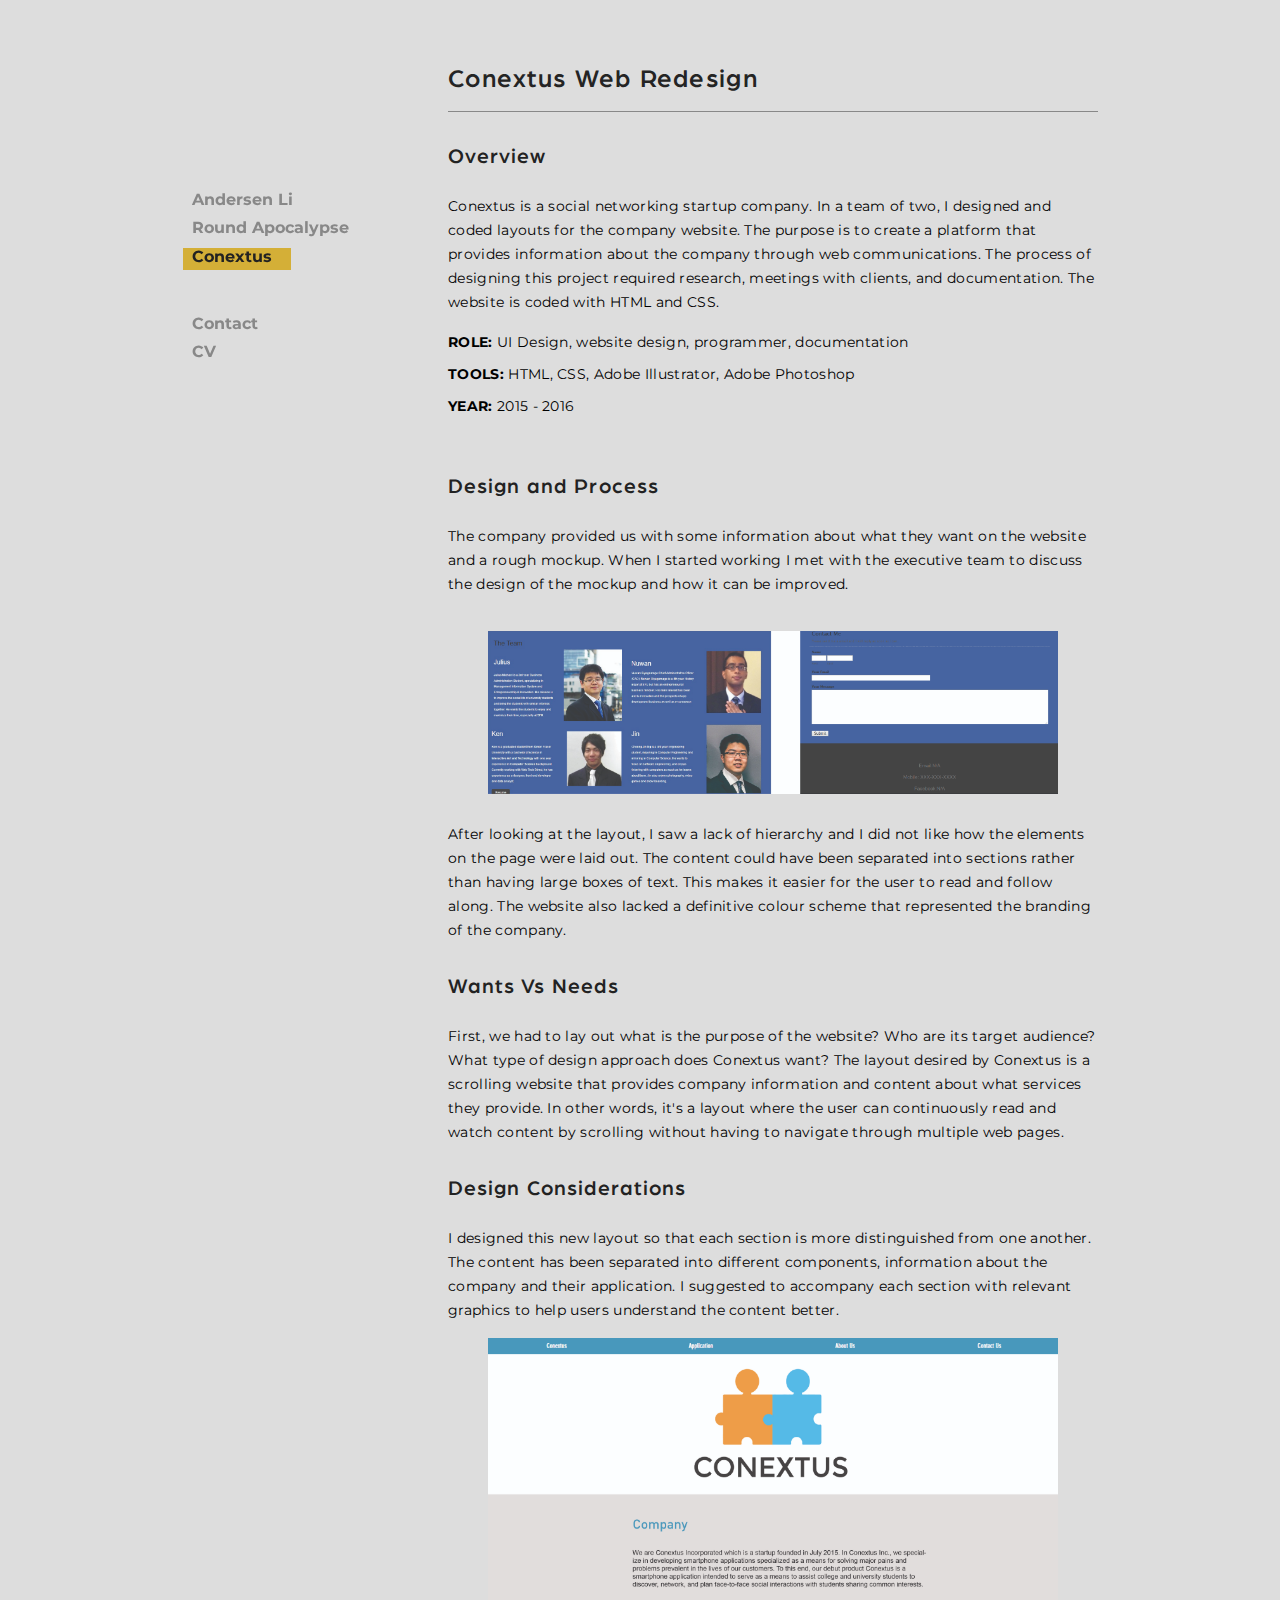
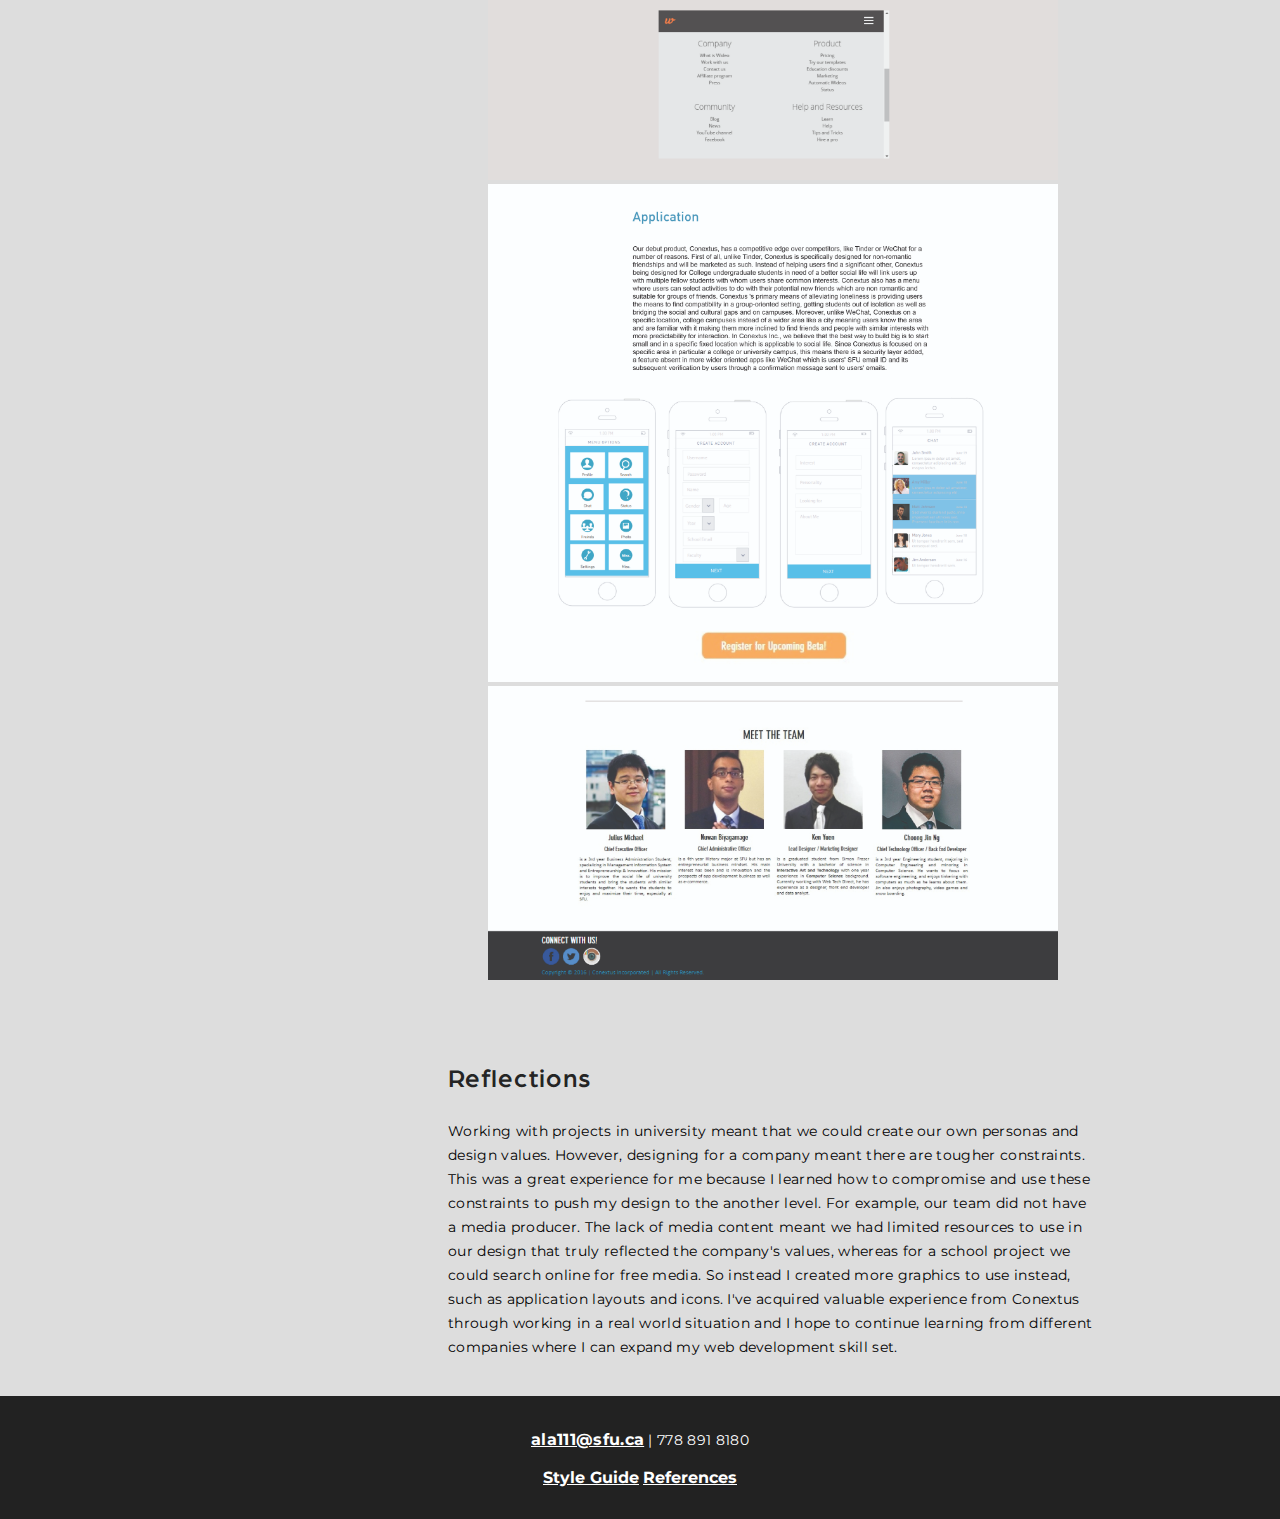
==== commit 86e44fb7: "updated responsiveness" ====
--- a/Conextus.html
+++ b/Conextus.html
@@ -20,15 +20,32 @@
 
   <!-- Side nav -->
 
+  <div class="overlay">
+    <nav class="overlay-nav">
+        <a href="index.html" id="overlay-nav-head">Andersen Li</a>
+        <a href="round-apocalypse.html" class="overlay-nav-project">Round Apocalypse</a>
+        <a href="conextus.html" class="overlay-nav-project active"><span class="overlay-nav-project-highlight"></span>Conextus</a>
+        <a href="#footer" id="overlay-nav-foot">Contact</a>
+        <a href="">CV</a>
+    </nav>
+  </div>
+
+  <a href="javascript:void(0)" class="hamburger-menu-container" aria-hidden="true"  id="menu-toggle" aria-controls="main-nav-items">
+      <div class="hamburger-menu">
+          <div class="menu-line"></div>
+          <div class="menu-line"></div>
+          <div class="menu-line"></div>
+      </div>
+  </a>
+
   <section>
     <nav class="left-nav">
-      <a href="index.html" id="left-nav-head">Andersen Li</a>
-      <a href="round-apocalypse.html" class="left-nav-project">Round Apocalypse</a>
-      <a href="conextus.html" class="left-nav-project">Conextus</a>
-      <a href="#footer" id="left-nav-foot">Contact</a>
-      <a href="">CV</a>
+        <a href="index.html" id="left-nav-head">Andersen Li</a>
+        <a href="round-apocalypse.html" class="left-nav-project">Round Apocalypse</a>
+        <a href="conextus.html" class="left-nav-project active"><span class="left-nav-project-highlight"></span>Conextus</a>
+        <a href="#footer" id="left-nav-foot">Contact</a>
+        <a href="">CV</a>
     </nav>
-
   </section>
 
 	<!-- Main content	-->
@@ -120,5 +137,5 @@
 
 
 </body>
-
+<script src="js/header-hamburger.js"></script>
 </html>
--- a/css/fonts.css
+++ b/css/fonts.css
@@ -3,8 +3,11 @@
   src: url('../fonts/Arboria/Arboria-Light.otf') format("opentype");
   font-weight: normal;
   font-style: normal;
+}
 
-  src: url('../fonts/Arboria/Arboria-Book.otf') format("opentype");
+@font-face {
+  font-family: Arboria;
+  src: url('../fonts/Arboria/Arboria-Medium.otf') format("opentype");
   font-weight: bold;
   font-style: bold;
 }
--- a/css/main.css
+++ b/css/main.css
@@ -21,7 +21,7 @@
   font-family: Arboria, Helvetica, sans-serif;
   color: #242424;
   font-weight: bold;
-  font-size: 2rem;
+  font-size: 1.6rem;
   text-align: left;
   letter-spacing: 0.05em;
   margin-top: 3rem;
@@ -32,9 +32,9 @@
 
 h2{
   font-family: Arboria, Helvetica, serif;
-  color: #3b3b3b;
-  font-weight: bold;
-  font-size: 1.5rem;
+  color: #222222;
+  font-weight: bolder;
+  font-size: 1.3rem;
   text-align: left;
   letter-spacing: 0.05em;
   margin-top: 2rem;
@@ -60,7 +60,7 @@
 p{
   margin-top: 1.5rem;
   margin-bottom: 1rem;
-  font-size: 0.95rem;
+  font-size: 0.85rem;
   line-height: 1.5rem;
   font-family: 'Montserrat', sans-serif;
   letter-spacing: 0.02rem;
@@ -94,7 +94,7 @@
 /* index page */
 
 .landing-container{
-  height: 95vh;
+  height: 100vh;
   background-color: #222222;
   position: relative;
 }
@@ -311,6 +311,25 @@
   max-width: 12em;
 }
 
+.overlay-nav{
+  position: relative;
+  top: 30%;
+  width: 100%;
+}
+
+.overlay-nav a{
+  display: block;
+  text-decoration: none;
+  color: #555555;
+  margin: 0.6em 0;
+  font-size: 1.5rem;
+  text-align: center;
+}
+
+.overlay-nav a:visited{
+  color: #555555;
+}
+
 .left-nav a{
   display: block;
   text-decoration: none;
@@ -322,15 +341,15 @@
   color: #888888;
 }
 
-.left-nav a:hover{
+.left-nav a:hover, .overlay-nav a:hover{
   color: #222;
 }
 
-#left-nav-head{
+#left-nav-head, #overlay-nav-head{
   margin-bottom:0rem;
 }
 
-#left-nav-foot{
+#left-nav-foot, #overlay-nav-foot{
   margin-top:3rem;
 }
 
@@ -338,7 +357,7 @@
 
 }
 
-.left-nav a.active{
+.left-nav a.active, .overlay-nav a.active{
   color: #222222;
   position: relative;
 }
@@ -354,16 +373,36 @@
   transition: width 0.7s;
 }
 
-.left-nav a.active:hover > .left-nav-project-highlight{
+.overlay-nav-project-highlight{
+  z-index: -1;
+  position: absolute;
+  bottom: -0.5vh;
+  left: 40%;
+  background: #D4AF37;
+  height: 2.5vh;
+  width: 20%;
+  transition: width 0.7s;
+}
+
+.left-nav a.active:hover > .left-nav-project-highlight, .overlay-nav a.active:hover > .overlay-nav-project-highlight{
   width: 1vh;
 }
 
+#project-2-title{
+  order: 1;
+}
+
+#project-2-thumbnail{
+  order: 2;
+}
+
 /* reference https://www.w3schools.com/howto/tryit.asp?filename=tryhow_css_menu_icon */
 
 .hamburger-menu{
+  z-index: 10;
   position: fixed;
   top: 5vh;
-  right: 7vh;
+  right: 5vh;
   padding: 0.6rem;
   border: 2px solid #D4AF37;
   border-radius: 50%;
@@ -377,6 +416,18 @@
     margin: 5px 0;
 }
 
+.overlay{
+  height: 0%;
+  width: 100%;
+  position: fixed;
+  z-index: 1;
+  top: 0;
+  left: 0;
+  background-color: rgba(220, 220, 220, 0.95);
+  overflow-y: hidden;
+  transition: 0.5s;
+}
+
 .round-apoc-right-caption{
   margin-left: 20%;
 }
@@ -446,4 +497,32 @@
   .hamburger-menu {
     visibility: visible;
   }
-}
+
+  .portfolio-container div, .profile-container div{
+    width: 95%;
+  }
+}
+
+@media screen and (max-width: 650px){
+
+  .block-3{
+    flex: 1 1 auto;
+  }
+
+  .project-line-container{
+    visibility:hidden;
+    display: none;
+  }
+
+  #project-1-title{
+    margin-left: 0rem;
+  }
+
+  #project-2-title{
+    order: 2;
+  }
+
+  #project-2-thumbnail{
+    order: 1;
+  }
+}
--- a/css/footer.css
+++ b/css/footer.css
@@ -3,7 +3,7 @@
   right: 0;
   bottom: 0;
   left: 0;
-  padding: 3rem;
+  padding: 2rem;
   background-color: #222222;
   text-align: center;
   color: #ffffff;
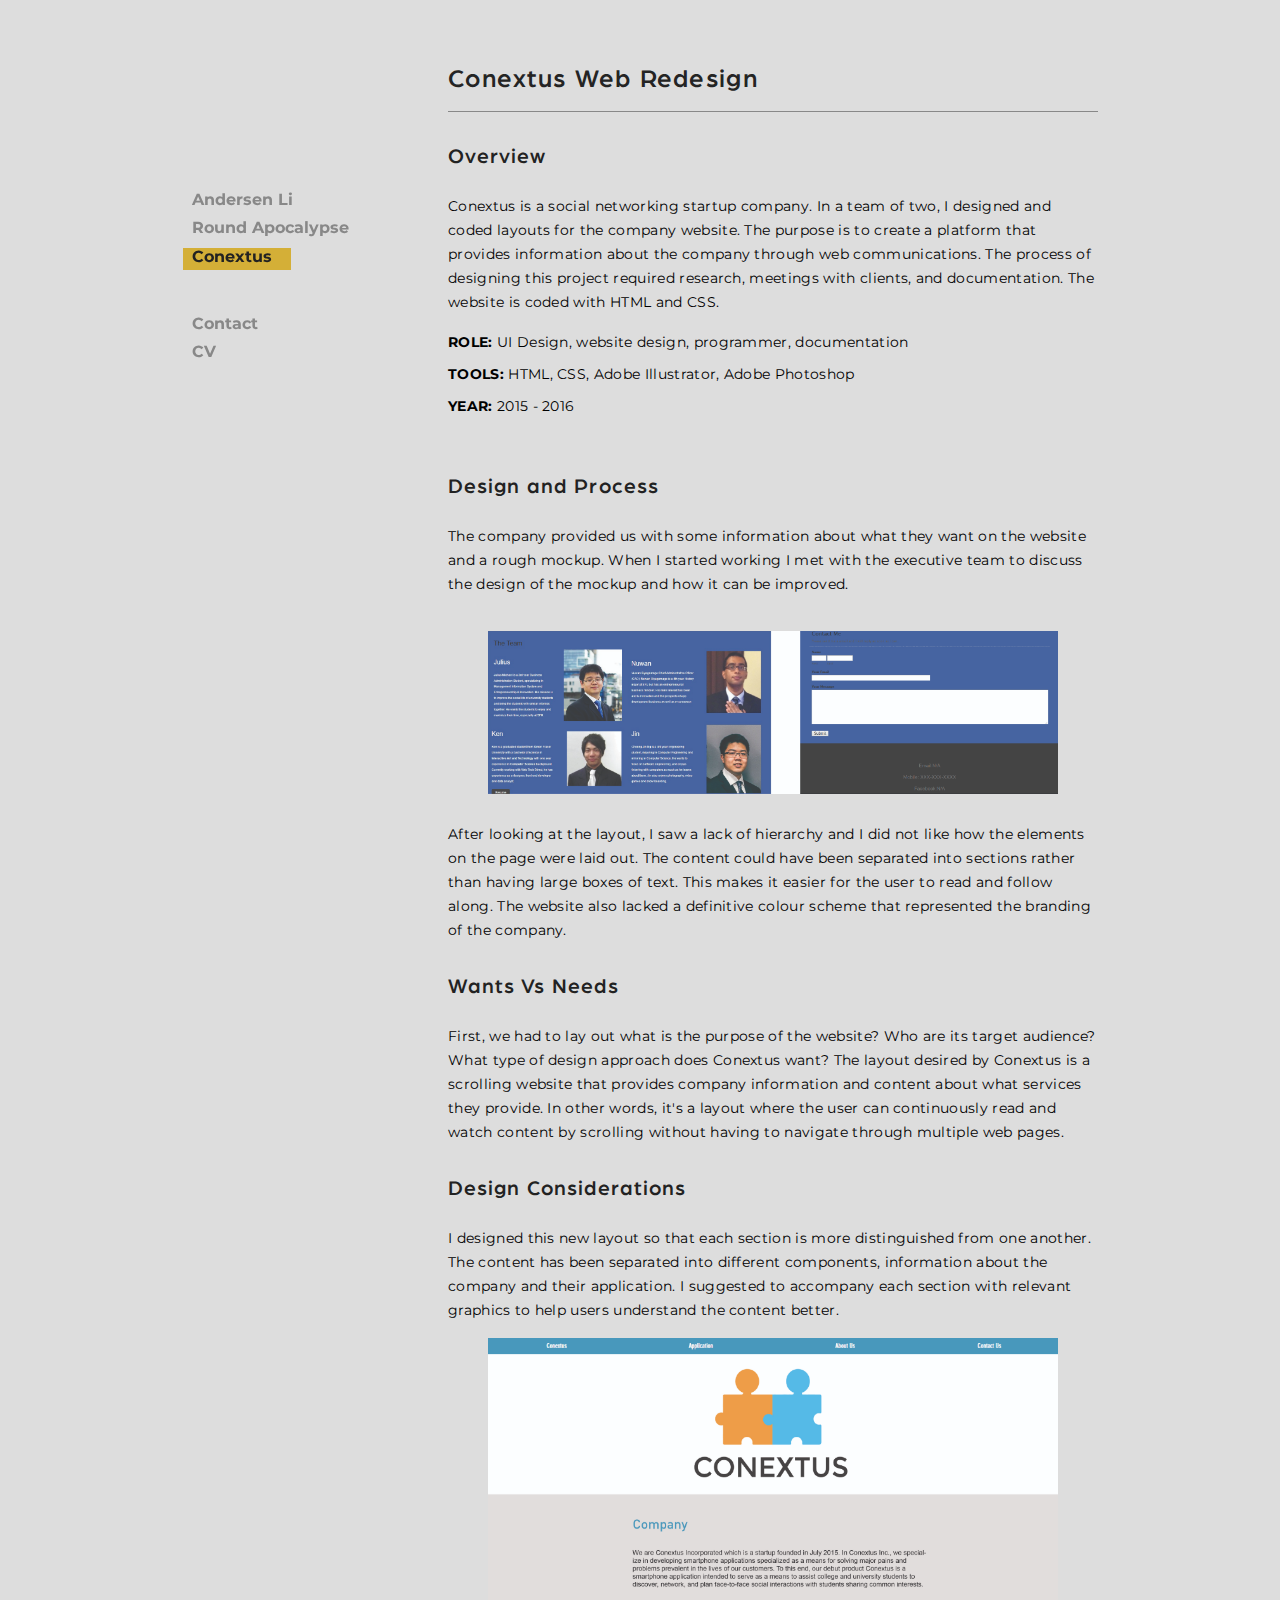
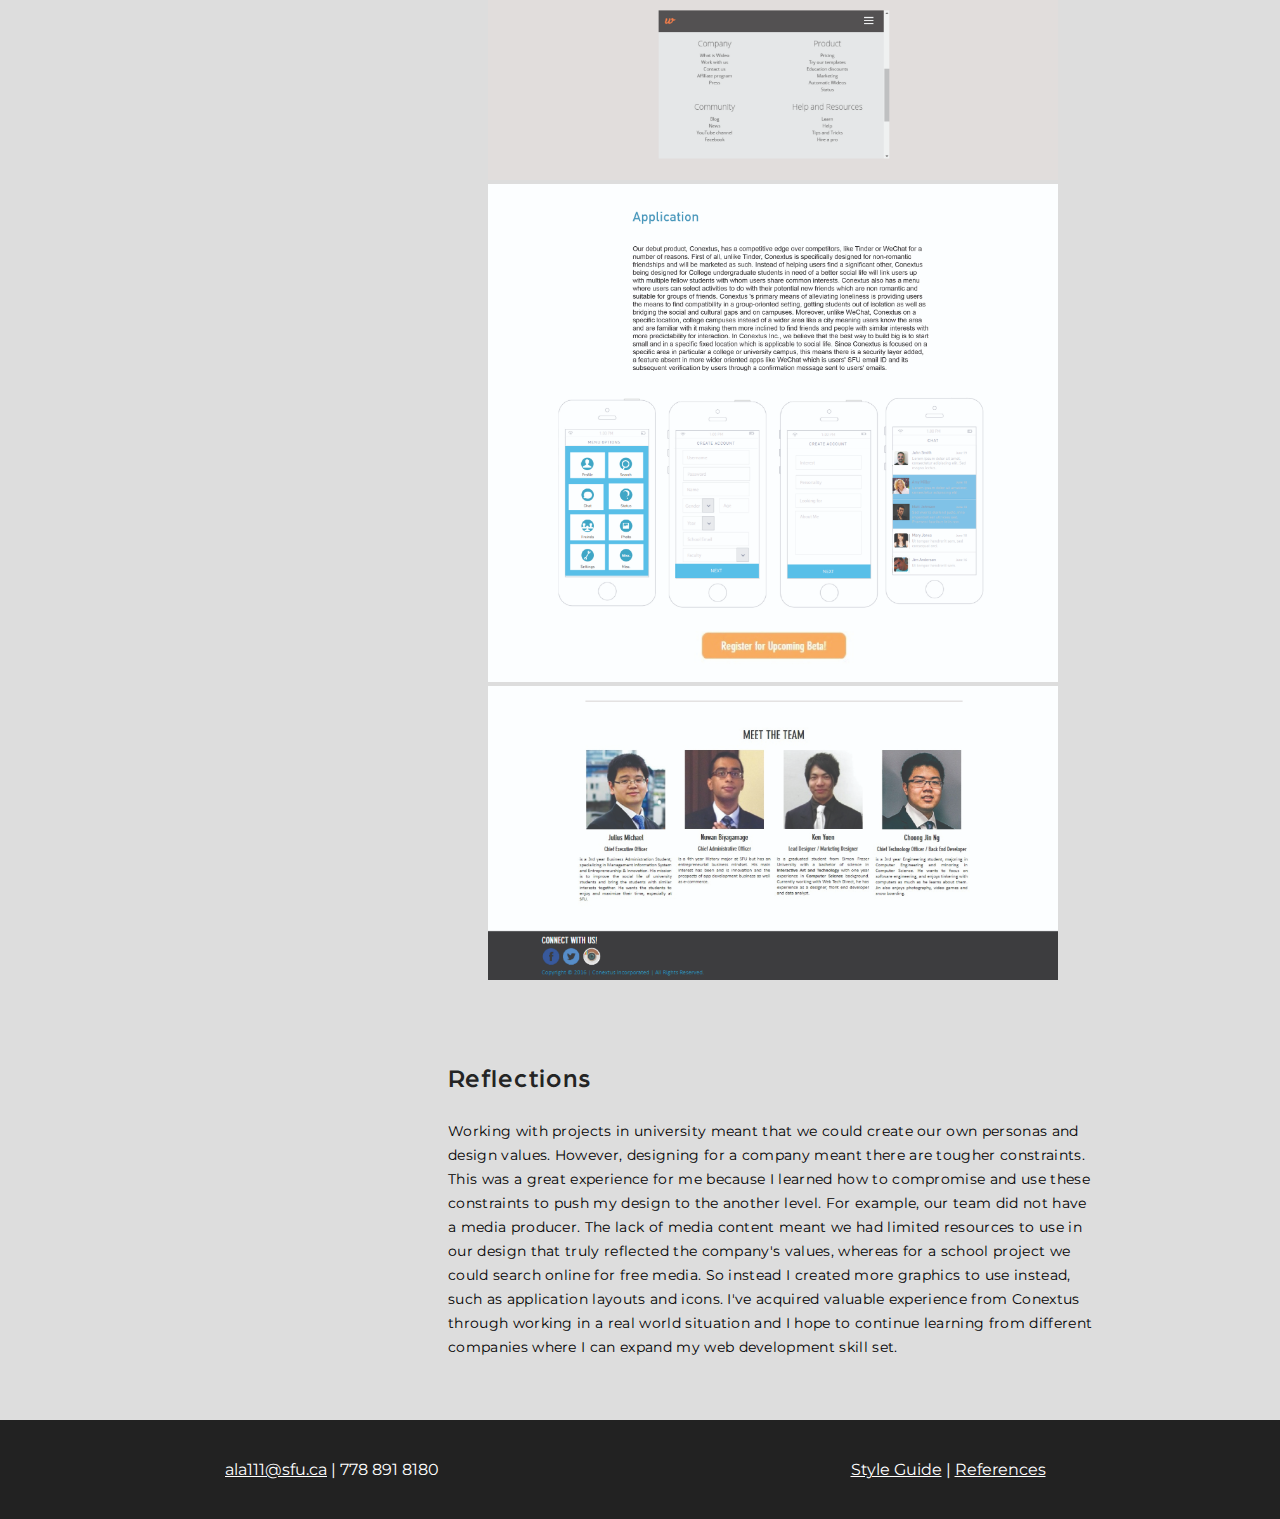
==== commit 908e62ab: "reference page made" ====
--- a/Conextus.html
+++ b/Conextus.html
@@ -127,12 +127,15 @@
   <!-- Footer -->
 
   <section class="footer-container" id="footer">
-
-      <p class="margin-top-none"><a href="mailto:ala111@sfu.ca">ala111@sfu.ca</a> | 778 891 8180</p>
-
-      <a href="style-guide.html">Style Guide</a>
-      <a href="">References</a>
-
+    <div class="container">
+      <div class="block">
+        <a href="mailto:ala111@sfu.ca">ala111@sfu.ca</a> | 778 891 8180
+      </div>
+      <div class="block">
+        <a href="style-guide.html">Style Guide</a> |
+        <a href="references.html">References</a>
+      </div>
+    </div>
   </section>
 
 
--- a/css/main.css
+++ b/css/main.css
@@ -477,6 +477,11 @@
   background-color: white;
 }
 
+/* reference page */
+
+#reference-container{
+  padding-left: 5rem;
+}
 
 /* @media */
 
@@ -525,4 +530,9 @@
   #project-2-thumbnail{
     order: 1;
   }
-}
+
+  #reference-container{
+    padding-left: 1rem;
+    max-width: 100%;
+  }
+}
--- a/css/footer.css
+++ b/css/footer.css
@@ -3,7 +3,7 @@
   right: 0;
   bottom: 0;
   left: 0;
-  padding: 2rem;
+  padding: 1.5rem;
   background-color: #222222;
   text-align: center;
   color: #ffffff;
@@ -11,4 +11,5 @@
 
 .footer-container a{
   color: #ffffff;
+  font-weight: 400;
 }
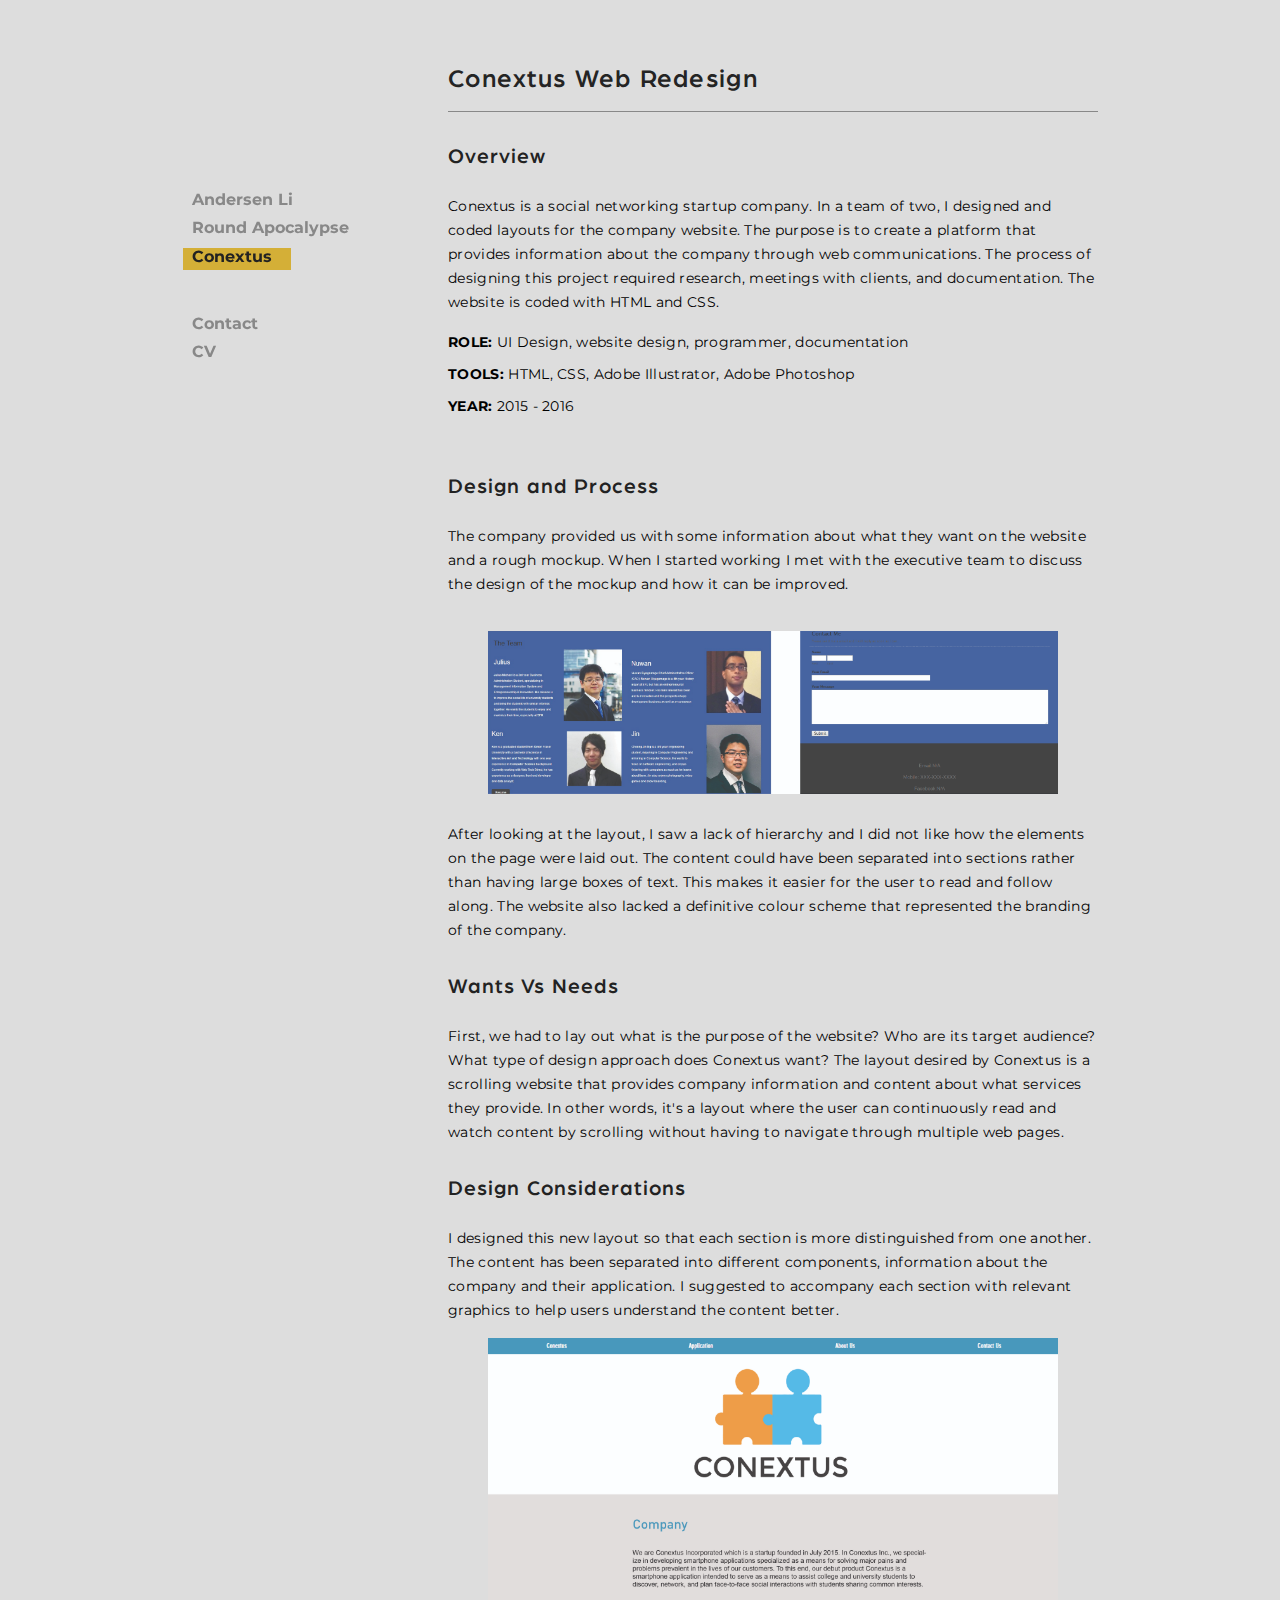
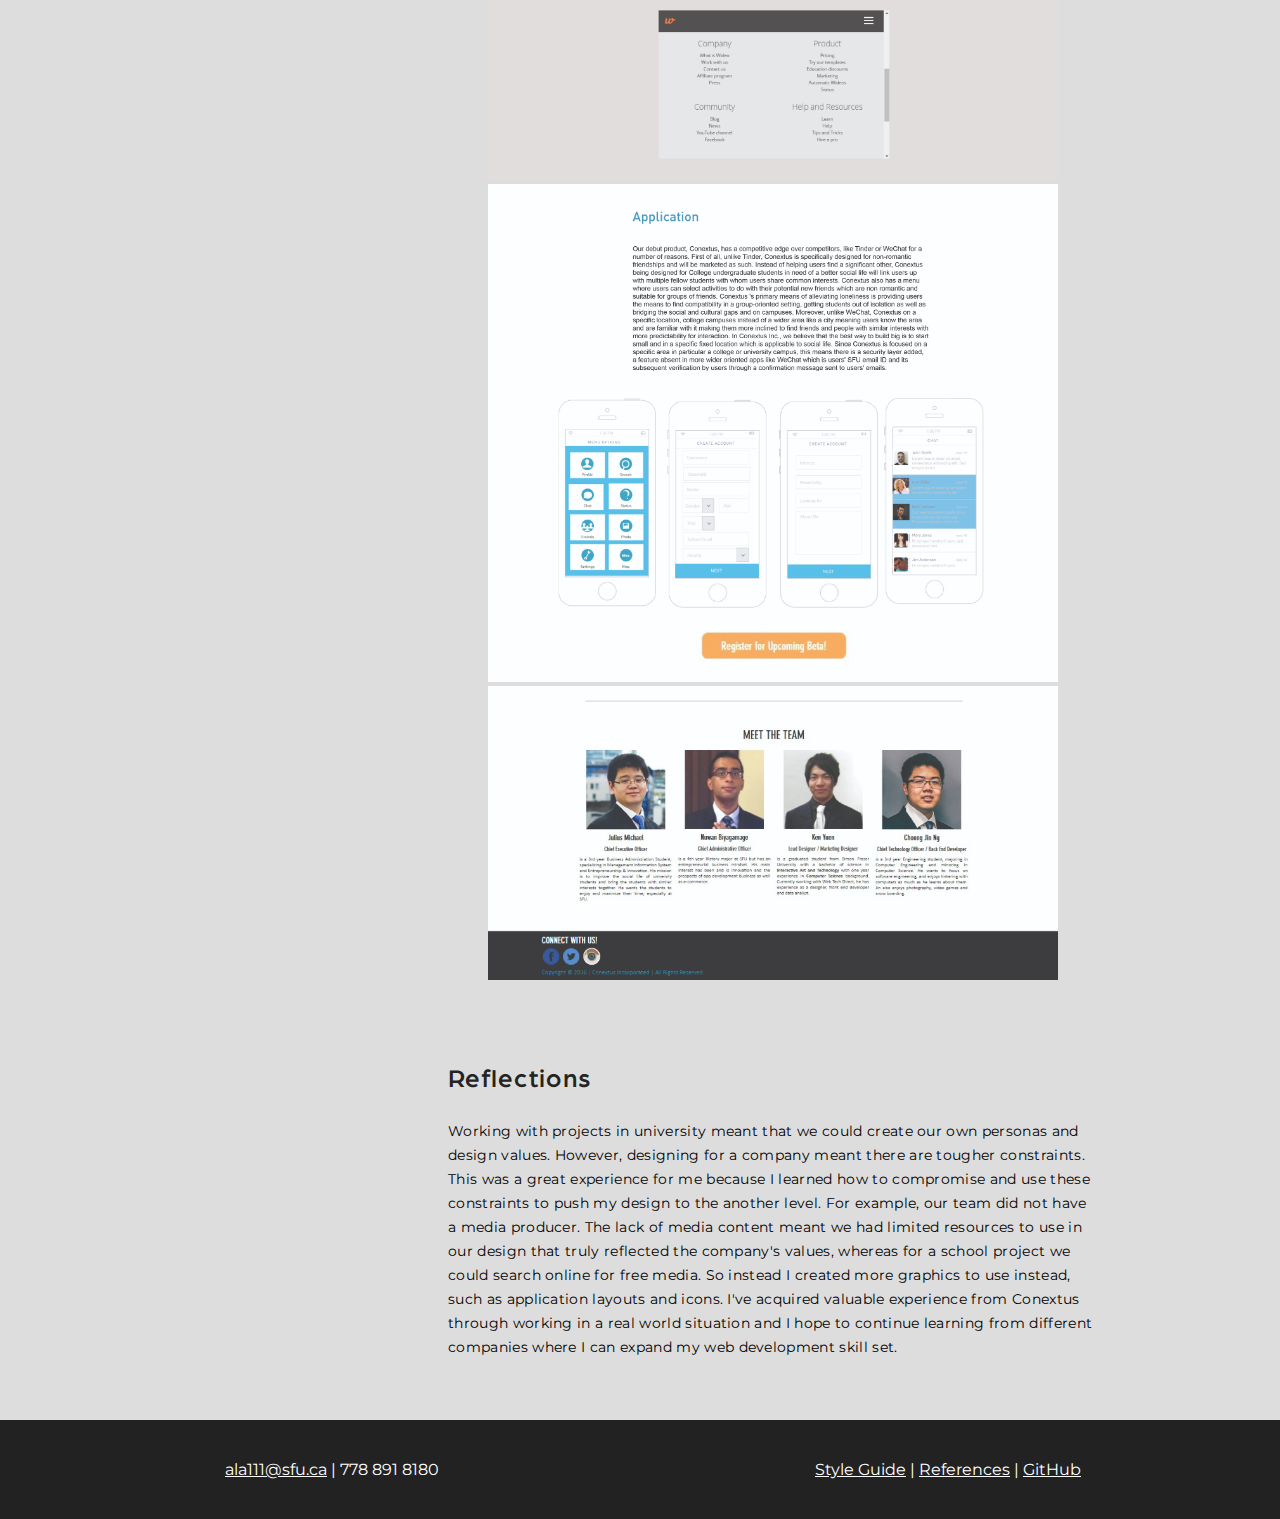
==== commit 5afc4546: "updated footer with git and contact" ====
--- a/Conextus.html
+++ b/Conextus.html
@@ -30,7 +30,7 @@
     </nav>
   </div>
 
-  <a href="javascript:void(0)" class="hamburger-menu-container" aria-hidden="true"  id="menu-toggle" aria-controls="main-nav-items">
+  <a href="javascript:void(0)" class="hamburger-menu-container" id="menu-toggle">
       <div class="hamburger-menu">
           <div class="menu-line"></div>
           <div class="menu-line"></div>
@@ -133,12 +133,12 @@
       </div>
       <div class="block">
         <a href="style-guide.html">Style Guide</a> |
-        <a href="references.html">References</a>
+        <a href="references.html">References</a> |
+        <a href="https://github.com/andersenli94/IAT-339-P03">GitHub</a>
       </div>
     </div>
   </section>
 
-
+  <script src="js/header-hamburger.js"></script>
 </body>
-<script src="js/header-hamburger.js"></script>
 </html>
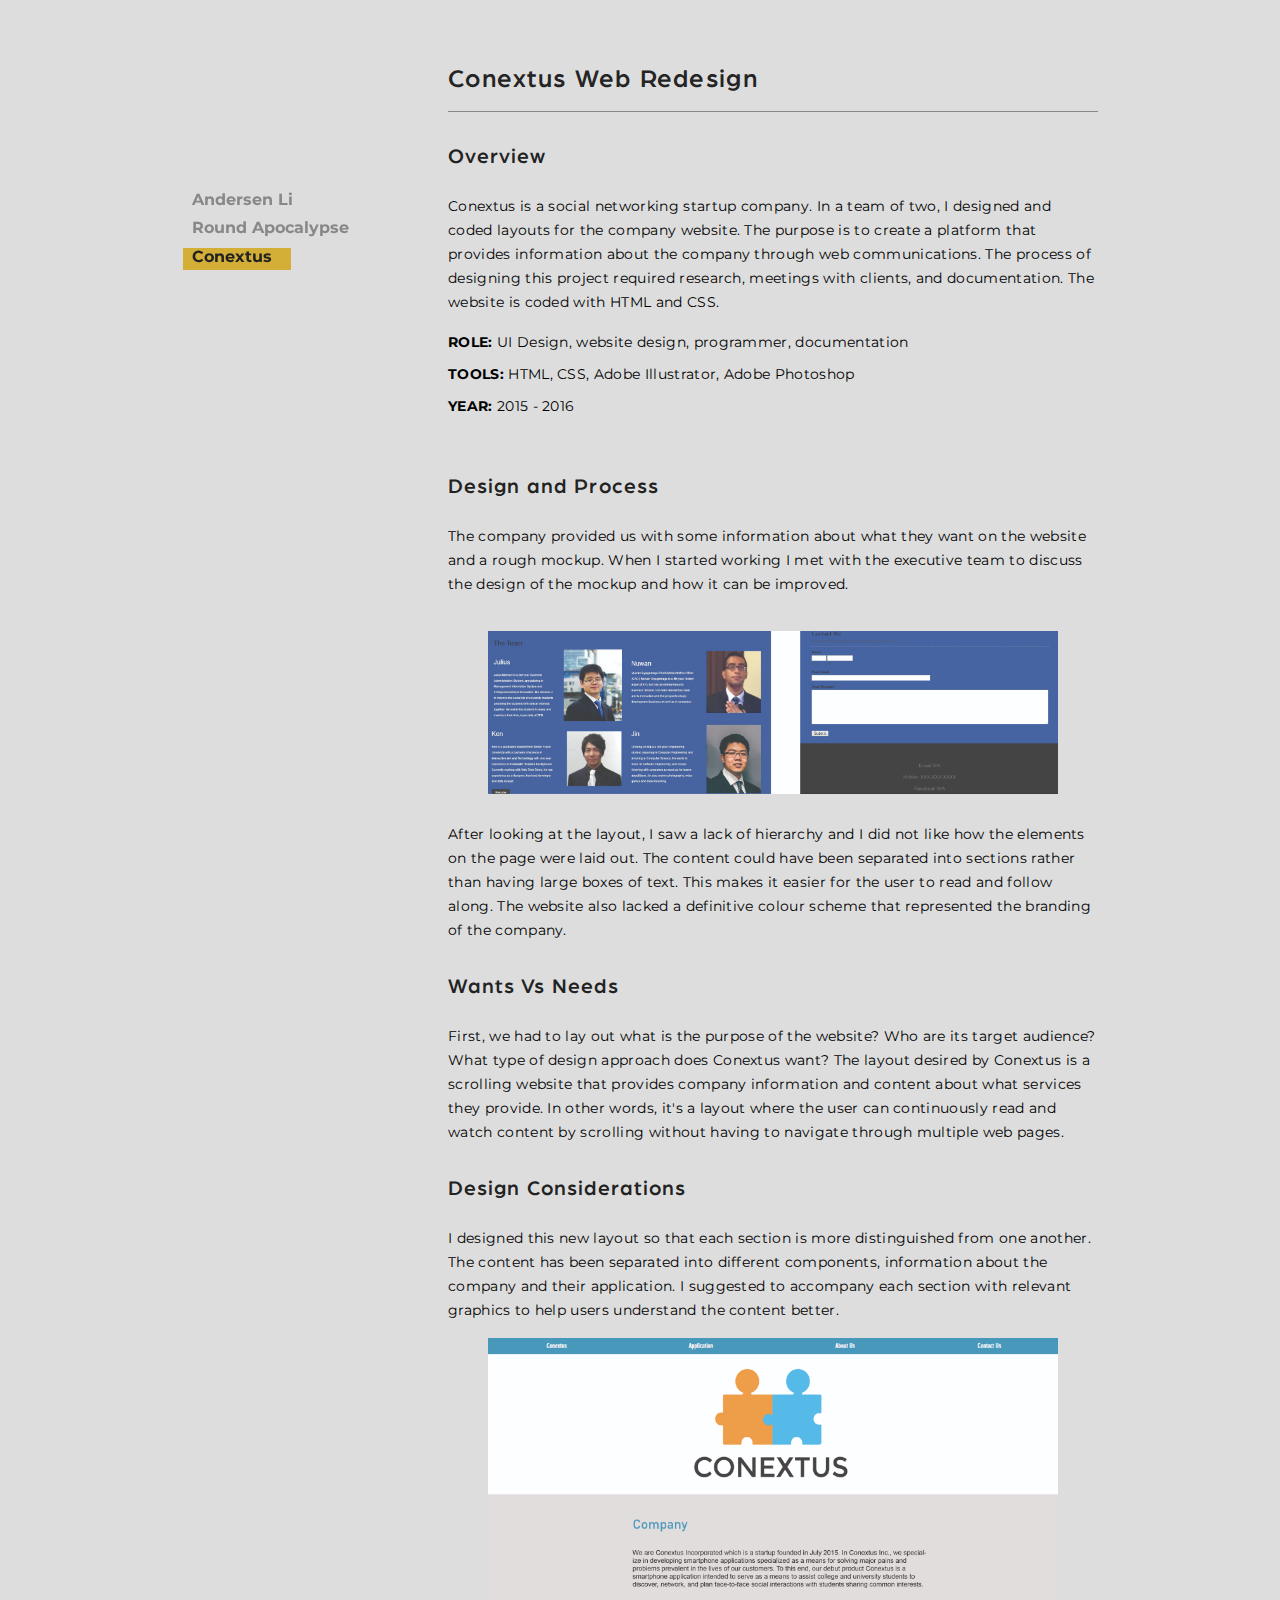
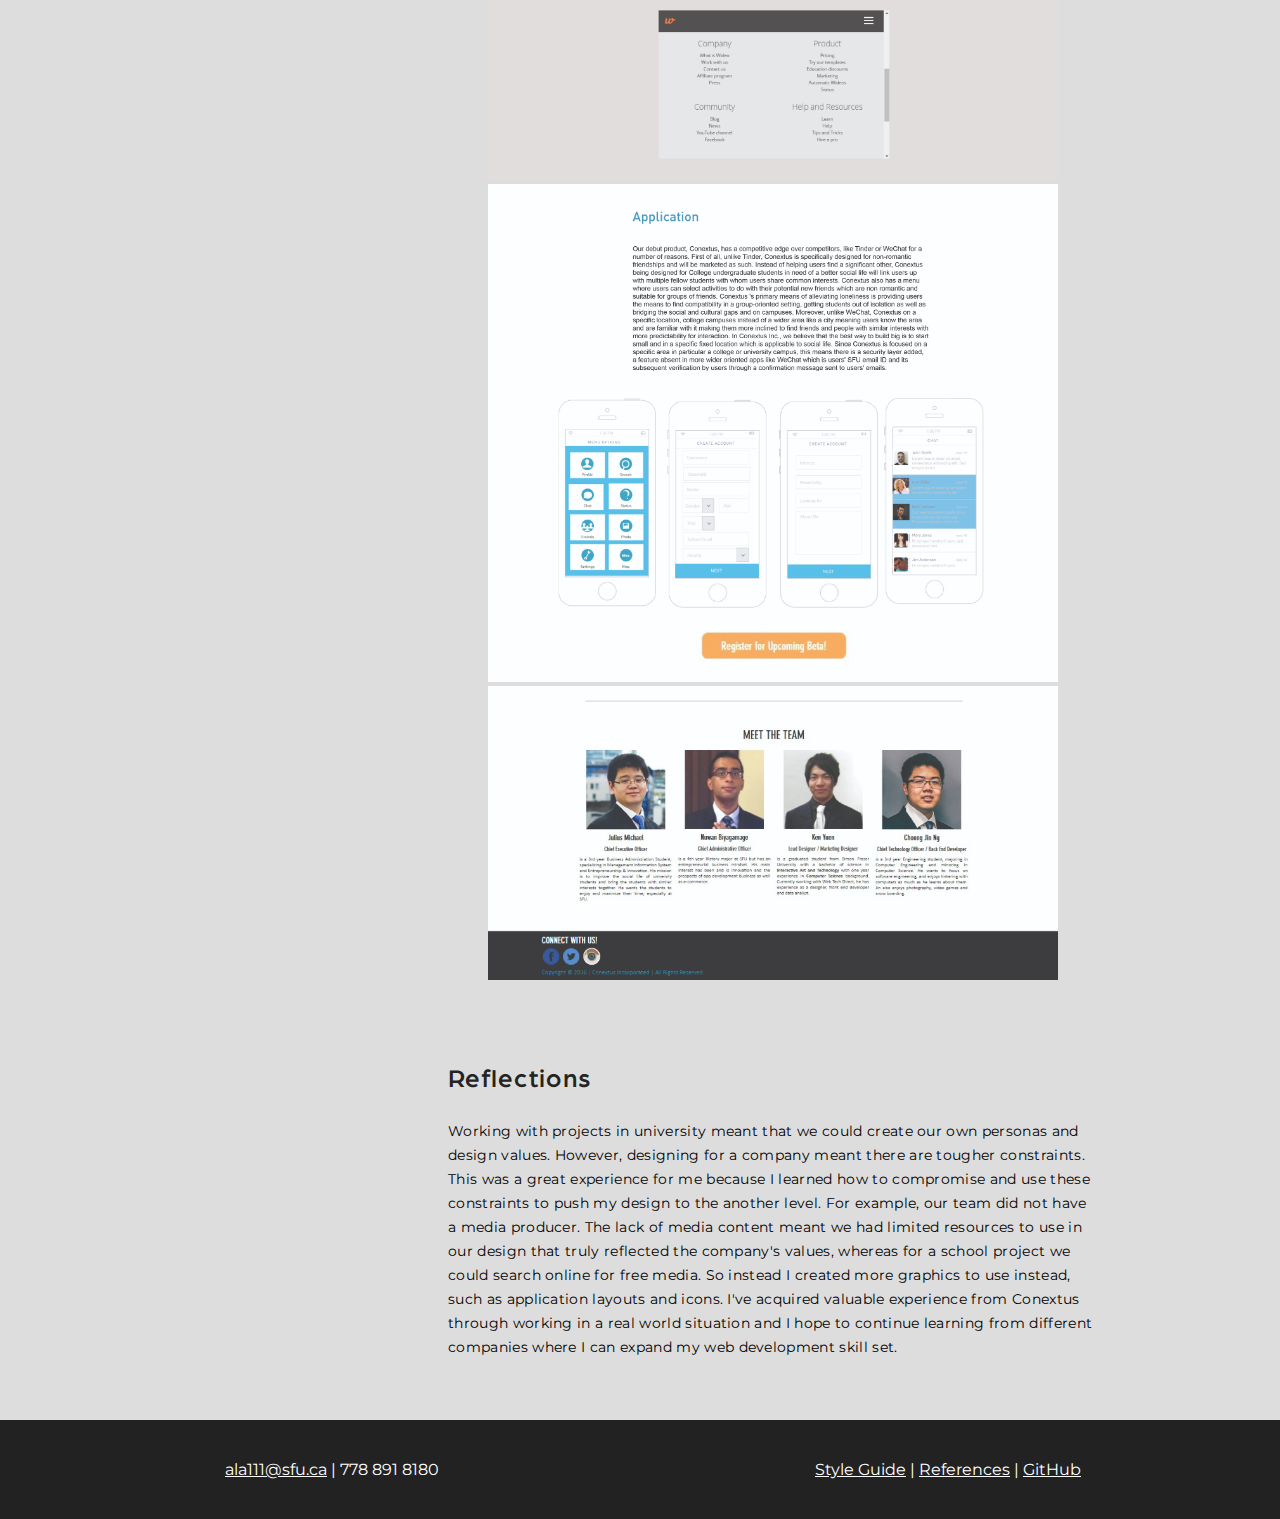
==== commit 9b2f657c: "updated hamburgers, part of style guide, index page" ====
--- a/Conextus.html
+++ b/Conextus.html
@@ -25,8 +25,8 @@
         <a href="index.html" id="overlay-nav-head">Andersen Li</a>
         <a href="round-apocalypse.html" class="overlay-nav-project">Round Apocalypse</a>
         <a href="conextus.html" class="overlay-nav-project active"><span class="overlay-nav-project-highlight"></span>Conextus</a>
-        <a href="#footer" id="overlay-nav-foot">Contact</a>
-        <a href="">CV</a>
+        <!--<a href="#footer" id="overlay-nav-foot">Contact</a>
+        <a href="">CV</a> -->
     </nav>
   </div>
 
@@ -43,8 +43,8 @@
         <a href="index.html" id="left-nav-head">Andersen Li</a>
         <a href="round-apocalypse.html" class="left-nav-project">Round Apocalypse</a>
         <a href="conextus.html" class="left-nav-project active"><span class="left-nav-project-highlight"></span>Conextus</a>
-        <a href="#footer" id="left-nav-foot">Contact</a>
-        <a href="">CV</a>
+        <!-- <a href="#footer" id="left-nav-foot">Contact</a>
+        <a href="">CV</a> -->
     </nav>
   </section>
 
--- a/css/main.css
+++ b/css/main.css
@@ -84,7 +84,6 @@
 img {
   max-width: 40rem;
   height: auto;
-  border: 2px solid #ccc1a3;
 }
 
 .img-responsive{
@@ -97,6 +96,14 @@
   height: 100vh;
   background-color: #222222;
   position: relative;
+  background-size: 70%;
+  background-repeat: no-repeat;
+  -webkit-transition: background-image 0.2s ease-in-out;
+  transition: background-image 0.2s ease-in-out;
+}
+
+.landing-container img{
+
 }
 
 
@@ -136,10 +143,32 @@
   height: 15vh;
 }
 
+.diagonal-line{
+
+}
+
+#right-diagonal-line{
+  position: absolute;
+  bottom: -40px;
+  left: 49%;
+  border-left: 3px solid white;
+  height: 80px;
+  transform: rotate(45deg);
+}
+
+#left-diagonal-line{
+  position: absolute;
+  bottom: -40px;
+  left: 49%;
+  border-left: 3px solid white;
+  height: 80px;
+  transform: rotate(-45deg);
+}
+
 .horizontal-line{
   height: 1px;
   position: absolute;
-  top: 1.5rem;
+  top: 1rem;
   border-top: 2px solid #222222;
   width: 5rem;
   margin-left: 1rem;
@@ -148,10 +177,10 @@
 #scroll-indicator-line{
   position: absolute;
   bottom: 0vh;
-  left: 49.5%;
+  left: 42.5%;
   background: #D4AF37;
-  height: 13vh;
-  width: 3.5vh;
+  height: 45px;
+  width: 15%;
 }
 
 #scroll-indicator-text{
@@ -191,10 +220,12 @@
 
 .portfolio-container img{
   display: block;
-  max-width: 200px;
+  max-width: 175px;
   height: auto;
   margin-left: auto;
   margin-right: auto;
+  margin-top: 1rem;
+  margin-bottom: 1rem;
 
 }
 
@@ -252,8 +283,6 @@
   height: 12rem;
 
 }
-
-
 
 
 .profile-container{
@@ -398,6 +427,10 @@
 
 /* reference https://www.w3schools.com/howto/tryit.asp?filename=tryhow_css_menu_icon */
 
+#index-hamburger-menu{
+    visibility: visible!important;
+}
+
 .hamburger-menu{
   z-index: 10;
   position: fixed;
@@ -406,13 +439,13 @@
   padding: 0.6rem;
   border: 2px solid #D4AF37;
   border-radius: 50%;
-  background-color: #eee;
+  background-color: #D4AF37;
   visibility: hidden;
 }
 .hamburger-menu .menu-line {
     width: 25px;
     height: 2px;
-    background-color: #D4AF37;
+    background-color: #eee;
     margin: 5px 0;
 }
 
@@ -457,10 +490,13 @@
     background-color: #fff;
     margin-top: 0.5rem;
     padding: 0.3rem 0;
-
-}
-.css-selector-code p {
+    margin-left: 0.5rem;
+
+}
+.css-selector-code p, .css-selector-code code {
   letter-spacing: 0.1rem;
+  font-size: 0.8rem;
+  margin-bottom: 0.2rem;
 }
 
 .project-name:hover{
@@ -475,6 +511,28 @@
 #style-guide-left-nav{
   position: relative;
   background-color: white;
+  top: 0;
+  left: 25%;
+}
+
+#style-guide-hamburger-menu{
+  position: relative;
+  visibility: visible!important;
+  left: 40%;
+  top: 0;
+  width: 50px;
+  margin-bottom: 3rem;
+}
+
+.grid-box{
+  background-color: #D4AF37;
+  width: 100%;
+  margin-left: 1rem;
+
+}
+
+.grid-box p{
+  text-align: center;
 }
 
 /* reference page */
@@ -503,8 +561,14 @@
     visibility: visible;
   }
 
-  .portfolio-container div, .profile-container div{
+  .portfolio-container div{
     width: 95%;
+  }
+
+  .profile-container div{
+    width: 95%;
+    margin-left: auto;
+    margin-right: auto;
   }
 }
 
